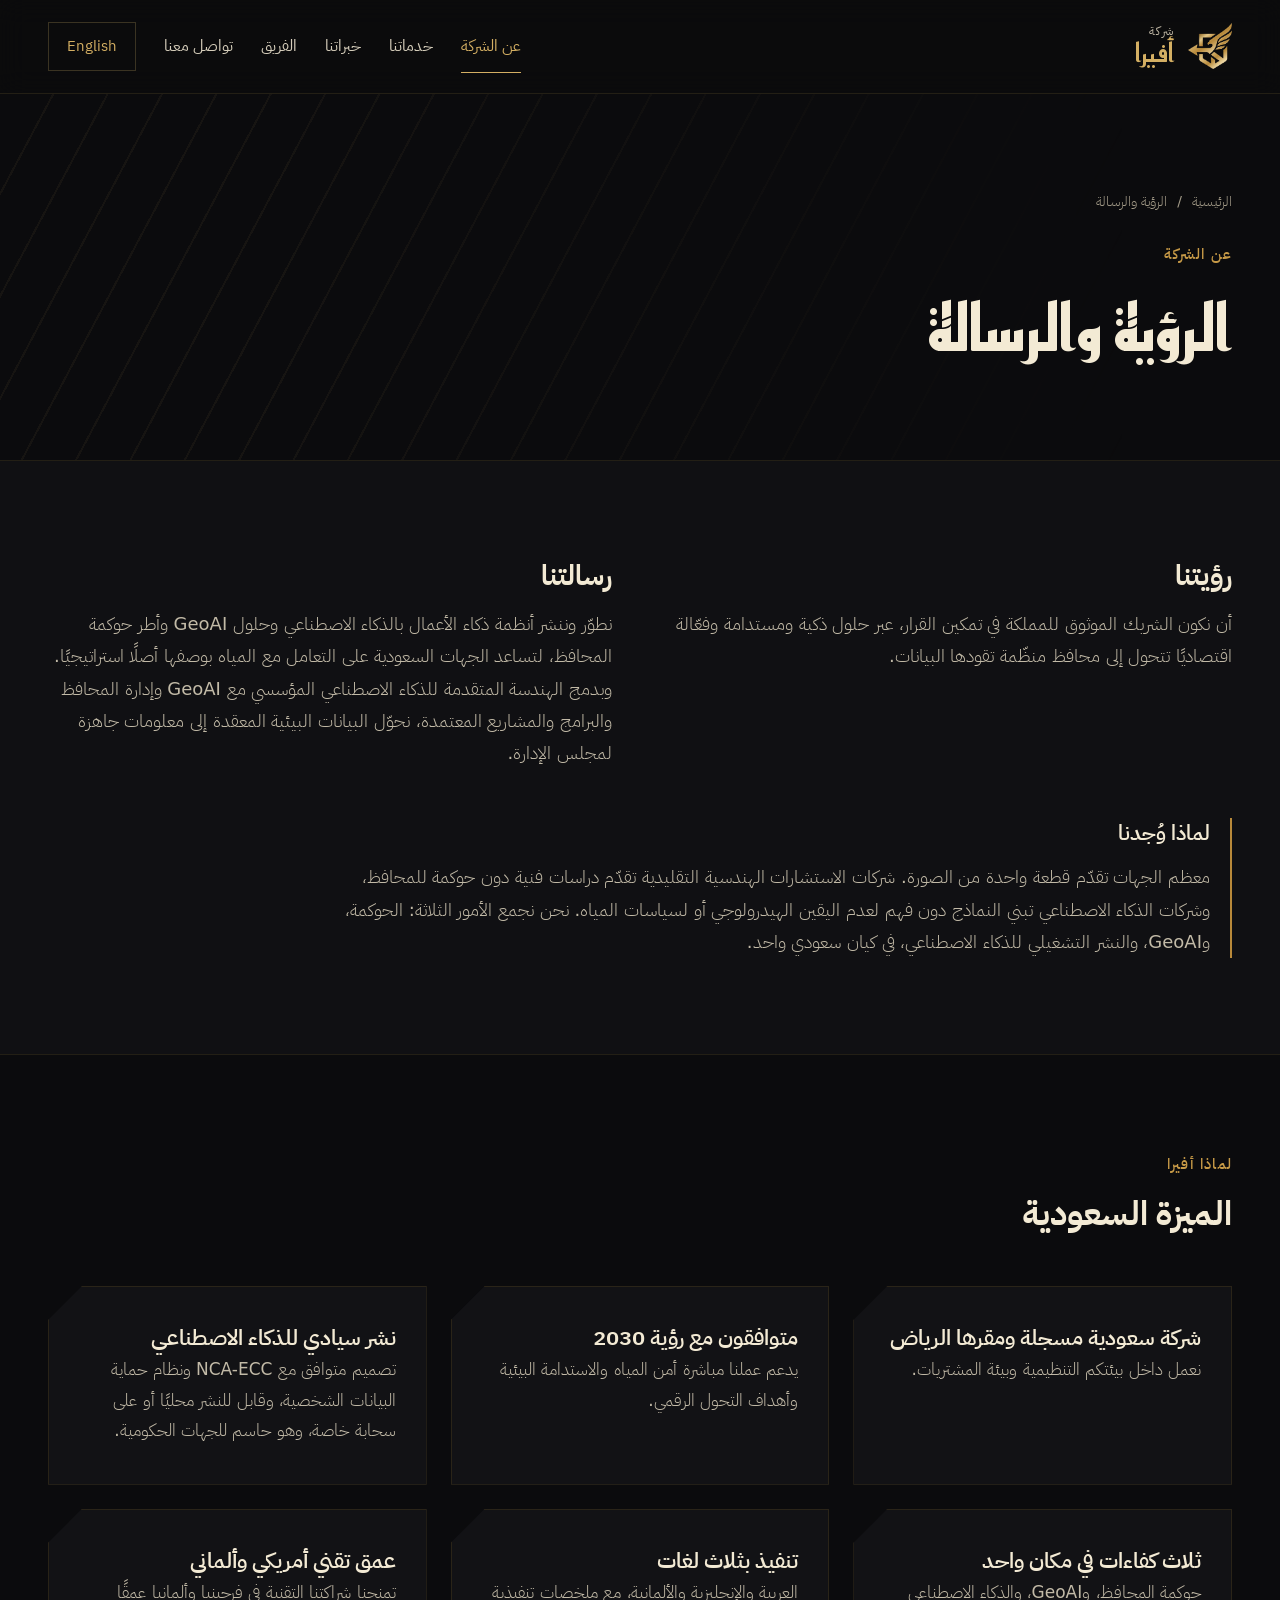
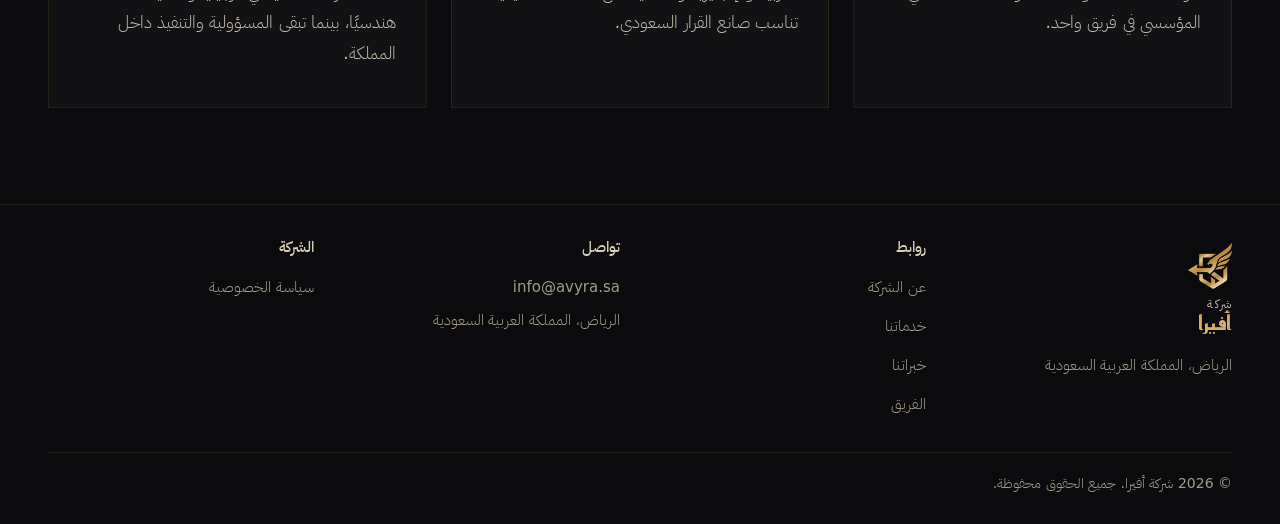
==== about/index.html @ cec7db1d "Split site into separate pages (about, services, projects, team, contact) Co-Authored-By: Claude Son" ====
<!doctype html>
<html lang="ar" dir="rtl">
<head>
<meta charset="utf-8">
<meta name="viewport" content="width=device-width, initial-scale=1">
<title>الرؤية والرسالة | شركة أفيرا</title>
<meta name="description" content="أن نكون الشريك الموثوق للمملكة في تمكين القرار، عبر حلول ذكية ومستدامة وفعّالة اقتصاديًا تتحول إلى محافظ منظّمة تقودها البيانات.">
<link rel="canonical" href="https://avyra.sa/about/">
<link rel="alternate" hreflang="ar" href="https://avyra.sa/about/">
<link rel="alternate" hreflang="en" href="https://avyra.sa/en/about/">
<link rel="alternate" hreflang="x-default" href="https://avyra.sa/about/">
<meta name="theme-color" content="#0b0b0d">
<meta property="og:type" content="website">
<meta property="og:site_name" content="شركة أفيرا">
<meta property="og:title" content="الرؤية والرسالة | شركة أفيرا">
<meta property="og:description" content="أن نكون الشريك الموثوق للمملكة في تمكين القرار، عبر حلول ذكية ومستدامة وفعّالة اقتصاديًا تتحول إلى محافظ منظّمة تقودها البيانات.">
<meta property="og:url" content="https://avyra.sa/about/">
<meta property="og:image" content="https://avyra.sa/assets/img/og-image.png">
<meta property="og:image:width" content="1200">
<meta property="og:image:height" content="630">
<meta property="og:locale" content="ar_SA">
<meta property="og:locale:alternate" content="en_US">
<meta name="twitter:card" content="summary_large_image">
<meta name="twitter:title" content="الرؤية والرسالة | شركة أفيرا">
<meta name="twitter:description" content="أن نكون الشريك الموثوق للمملكة في تمكين القرار، عبر حلول ذكية ومستدامة وفعّالة اقتصاديًا تتحول إلى محافظ منظّمة تقودها البيانات.">
<meta name="twitter:image" content="https://avyra.sa/assets/img/og-image.png">
<link rel="icon" href="/favicon.ico" sizes="any">
<link rel="icon" type="image/png" sizes="32x32" href="/assets/img/favicon-32.png">
<link rel="apple-touch-icon" href="/assets/img/apple-touch-icon.png">
<link rel="manifest" href="/site.webmanifest">
<link rel="preload" href="/assets/fonts/ibm-plex-sans-arabic-arabic-400-normal.woff2" as="font" type="font/woff2" crossorigin>
<link rel="preload" href="/assets/fonts/reem-kufi-arabic-700-normal.woff2" as="font" type="font/woff2" crossorigin>
<link rel="stylesheet" href="/assets/css/style.css?v=879d1667">
<script>document.documentElement.classList.add("js")</script>
<script type="application/ld+json">{"@context": "https://schema.org", "@type": "BreadcrumbList", "itemListElement": [{"@type": "ListItem", "position": 1, "name": "الرئيسية", "item": "https://avyra.sa/"}, {"@type": "ListItem", "position": 2, "name": "الرؤية والرسالة", "item": "https://avyra.sa/about/"}]}</script>
</head>
<body>
<a class="skip" href="#main">انتقل إلى المحتوى</a>
<header class="site">
  <a class="brand" href="/" aria-label="شركة أفيرا - الرئيسية"><img src="/assets/img/mark.png" alt="" width="46" height="48"><span class="brand-txt"><span class="brand-name">أفيرا</span><span class="brand-co">شركة</span></span></a>
  <button class="menu-btn" type="button" hidden aria-label="القائمة" aria-expanded="false" aria-controls="site-nav" data-open="القائمة" data-close="إغلاق القائمة"><span class="bars" aria-hidden="true"></span></button>
  <nav class="main" id="site-nav" aria-label="التنقل الرئيسي">
    <a href="/about/" aria-current="page">عن الشركة</a><a href="/services/">خدماتنا</a><a href="/projects/">خبراتنا</a><a href="/team/">الفريق</a><a href="/contact/">تواصل معنا</a>
    <a class="lang" href="/en/about/" hreflang="en" lang="en">English</a>
  </nav>
</header>
<main id="main">
<section class="page-hero"><div class="wrap stack g20"><nav class="crumbs" aria-label="breadcrumb"><a href="/">الرئيسية</a><span aria-hidden="true">/</span><span>الرؤية والرسالة</span></nav><p class="eyebrow">عن الشركة</p><h1>الرؤية والرسالة</h1></div></section>
<section class="alt"><div class="wrap stack g48">
  <div class="cols"><div class="stack g12"><h2 style="font-size:28px">رؤيتنا</h2><p class="muted">أن نكون الشريك الموثوق للمملكة في تمكين القرار، عبر حلول ذكية ومستدامة وفعّالة اقتصاديًا تتحول إلى محافظ منظّمة تقودها البيانات.</p></div><div class="stack g12"><h2 style="font-size:28px">رسالتنا</h2><p class="muted">نطوّر وننشر أنظمة ذكاء الأعمال بالذكاء الاصطناعي وحلول GeoAI وأطر حوكمة المحافظ، لتساعد الجهات السعودية على التعامل مع المياه بوصفها أصلًا استراتيجيًا. وبدمج الهندسة المتقدمة للذكاء الاصطناعي المؤسسي مع GeoAI وإدارة المحافظ والبرامج والمشاريع المعتمدة، نحوّل البيانات البيئية المعقدة إلى معلومات جاهزة لمجلس الإدارة.</p></div></div>
  <div class="stack g12 gap-note"><h3>لماذا وُجدنا</h3><p class="muted">معظم الجهات تقدّم قطعة واحدة من الصورة. شركات الاستشارات الهندسية التقليدية تقدّم دراسات فنية دون حوكمة للمحافظ، وشركات الذكاء الاصطناعي تبني النماذج دون فهم لعدم اليقين الهيدرولوجي أو لسياسات المياه. نحن نجمع الأمور الثلاثة: الحوكمة، وGeoAI، والنشر التشغيلي للذكاء الاصطناعي، في كيان سعودي واحد.</p></div>
</div></section>
<section><div class="wrap stack g48">
  <div class="stack g12" style="max-width:640px"><p class="eyebrow">لماذا أفيرا</p><h2>الميزة السعودية</h2></div>
  <div class="cards"><div class="card"><h3>شركة سعودية مسجلة ومقرها الرياض</h3><p>نعمل داخل بيئتكم التنظيمية وبيئة المشتريات.</p></div><div class="card"><h3>متوافقون مع رؤية 2030</h3><p>يدعم عملنا مباشرة أمن المياه والاستدامة البيئية وأهداف التحول الرقمي.</p></div><div class="card"><h3>نشر سيادي للذكاء الاصطناعي</h3><p>تصميم متوافق مع NCA-ECC ونظام حماية البيانات الشخصية، وقابل للنشر محليًا أو على سحابة خاصة، وهو حاسم للجهات الحكومية.</p></div><div class="card"><h3>ثلاث كفاءات في مكان واحد</h3><p>حوكمة المحافظ، وGeoAI، والذكاء الاصطناعي المؤسسي في فريق واحد.</p></div><div class="card"><h3>تنفيذ بثلاث لغات</h3><p>العربية والإنجليزية والألمانية، مع ملخصات تنفيذية تناسب صانع القرار السعودي.</p></div><div class="card"><h3>عمق تقني أمريكي وألماني</h3><p>تمنحنا شراكتنا التقنية في فرجينيا وألمانيا عمقًا هندسيًا، بينما تبقى المسؤولية والتنفيذ داخل المملكة.</p></div></div>
</div></section>
</main>
<footer class="site">
  <div class="wrap">
    <div class="stack g12"><a class="brand" href="/"><img src="/assets/img/mark.png" alt="" width="34" height="36" loading="lazy"><span class="brand-txt"><span class="brand-name" style="font-size:20px">أفيرا</span><span class="brand-co">شركة</span></span></a>
      <p>الرياض، المملكة العربية السعودية</p></div>
    <div><h2>روابط</h2><ul><li><a href="/about/">عن الشركة</a></li><li><a href="/services/">خدماتنا</a></li><li><a href="/projects/">خبراتنا</a></li><li><a href="/team/">الفريق</a></li></ul></div>
    <div><h2>تواصل</h2><ul><li><a href="mailto:info@avyra.sa"><bdi>info@avyra.sa</bdi></a></li><li>الرياض، المملكة العربية السعودية</li></ul></div>
    <div><h2>الشركة</h2><ul><li><a href="/privacy/">سياسة الخصوصية</a></li></ul></div>
    <p class="fine">© 2026 شركة أفيرا. جميع الحقوق محفوظة.</p>
  </div>
</footer>
<script src="/assets/js/main.js?v=3205c715" defer></script>
</body></html>
---- assets/css/style.css ----
/* Self-hosted fonts (SIL OFL). Source: Fontsource. */
@font-face{font-family:'Reem Kufi';font-style:normal;font-display:swap;font-weight:600;src:url('/assets/fonts/reem-kufi-arabic-600-normal.woff2') format('woff2');unicode-range:U+0600-06FF,U+200C-200E,U+2010-2011,U+204F,U+2E41,U+FB50-FDFF,U+FE70-FEFF}
@font-face{font-family:'Reem Kufi';font-style:normal;font-display:swap;font-weight:700;src:url('/assets/fonts/reem-kufi-arabic-700-normal.woff2') format('woff2');unicode-range:U+0600-06FF,U+200C-200E,U+2010-2011,U+204F,U+2E41,U+FB50-FDFF,U+FE70-FEFF}
@font-face{font-family:'Reem Kufi';font-style:normal;font-display:swap;font-weight:600;src:url('/assets/fonts/reem-kufi-latin-600-normal.woff2') format('woff2');unicode-range:U+0000-00FF,U+0131,U+0152-0153,U+02BB-02BC,U+02C6,U+02DA,U+02DC,U+2000-206F,U+20AC,U+2122,U+2191,U+2193,U+2212,U+2215,U+FEFF,U+FFFD}
@font-face{font-family:'Reem Kufi';font-style:normal;font-display:swap;font-weight:700;src:url('/assets/fonts/reem-kufi-latin-700-normal.woff2') format('woff2');unicode-range:U+0000-00FF,U+0131,U+0152-0153,U+02BB-02BC,U+02C6,U+02DA,U+02DC,U+2000-206F,U+20AC,U+2122,U+2191,U+2193,U+2212,U+2215,U+FEFF,U+FFFD}
@font-face{font-family:'IBM Plex Sans Arabic';font-style:normal;font-display:swap;font-weight:300;src:url('/assets/fonts/ibm-plex-sans-arabic-arabic-300-normal.woff2') format('woff2');unicode-range:U+0600-06FF,U+200C-200E,U+2010-2011,U+204F,U+2E41,U+FB50-FDFF,U+FE70-FEFF}
@font-face{font-family:'IBM Plex Sans Arabic';font-style:normal;font-display:swap;font-weight:400;src:url('/assets/fonts/ibm-plex-sans-arabic-arabic-400-normal.woff2') format('woff2');unicode-range:U+0600-06FF,U+200C-200E,U+2010-2011,U+204F,U+2E41,U+FB50-FDFF,U+FE70-FEFF}
@font-face{font-family:'IBM Plex Sans Arabic';font-style:normal;font-display:swap;font-weight:500;src:url('/assets/fonts/ibm-plex-sans-arabic-arabic-500-normal.woff2') format('woff2');unicode-range:U+0600-06FF,U+200C-200E,U+2010-2011,U+204F,U+2E41,U+FB50-FDFF,U+FE70-FEFF}
@font-face{font-family:'IBM Plex Sans Arabic';font-style:normal;font-display:swap;font-weight:600;src:url('/assets/fonts/ibm-plex-sans-arabic-arabic-600-normal.woff2') format('woff2');unicode-range:U+0600-06FF,U+200C-200E,U+2010-2011,U+204F,U+2E41,U+FB50-FDFF,U+FE70-FEFF}
@font-face{font-family:'IBM Plex Sans Arabic';font-style:normal;font-display:swap;font-weight:700;src:url('/assets/fonts/ibm-plex-sans-arabic-arabic-700-normal.woff2') format('woff2');unicode-range:U+0600-06FF,U+200C-200E,U+2010-2011,U+204F,U+2E41,U+FB50-FDFF,U+FE70-FEFF}
@font-face{font-family:'IBM Plex Sans Arabic';font-style:normal;font-display:swap;font-weight:400;src:url('/assets/fonts/ibm-plex-sans-arabic-latin-400-normal.woff2') format('woff2');unicode-range:U+0000-00FF,U+0131,U+0152-0153,U+02BB-02BC,U+02C6,U+02DA,U+02DC,U+2000-206F,U+20AC,U+2122,U+2191,U+2193,U+2212,U+2215,U+FEFF,U+FFFD}
@font-face{font-family:'IBM Plex Sans Arabic';font-style:normal;font-display:swap;font-weight:500;src:url('/assets/fonts/ibm-plex-sans-arabic-latin-500-normal.woff2') format('woff2');unicode-range:U+0000-00FF,U+0131,U+0152-0153,U+02BB-02BC,U+02C6,U+02DA,U+02DC,U+2000-206F,U+20AC,U+2122,U+2191,U+2193,U+2212,U+2215,U+FEFF,U+FFFD}
@font-face{font-family:'IBM Plex Sans Arabic';font-style:normal;font-display:swap;font-weight:600;src:url('/assets/fonts/ibm-plex-sans-arabic-latin-600-normal.woff2') format('woff2');unicode-range:U+0000-00FF,U+0131,U+0152-0153,U+02BB-02BC,U+02C6,U+02DA,U+02DC,U+2000-206F,U+20AC,U+2122,U+2191,U+2193,U+2212,U+2215,U+FEFF,U+FFFD}
@font-face{font-family:'IBM Plex Sans Arabic';font-style:normal;font-display:swap;font-weight:700;src:url('/assets/fonts/ibm-plex-sans-arabic-latin-700-normal.woff2') format('woff2');unicode-range:U+0000-00FF,U+0131,U+0152-0153,U+02BB-02BC,U+02C6,U+02DA,U+02DC,U+2000-206F,U+20AC,U+2122,U+2191,U+2193,U+2212,U+2215,U+FEFF,U+FFFD}
@font-face{font-family:'IBM Plex Sans';font-style:normal;font-display:swap;font-weight:300;src:url('/assets/fonts/ibm-plex-sans-latin-300-normal.woff2') format('woff2');unicode-range:U+0000-00FF,U+0131,U+0152-0153,U+02BB-02BC,U+02C6,U+02DA,U+02DC,U+2000-206F,U+20AC,U+2122,U+2191,U+2193,U+2212,U+2215,U+FEFF,U+FFFD}
@font-face{font-family:'IBM Plex Sans';font-style:normal;font-display:swap;font-weight:400;src:url('/assets/fonts/ibm-plex-sans-latin-400-normal.woff2') format('woff2');unicode-range:U+0000-00FF,U+0131,U+0152-0153,U+02BB-02BC,U+02C6,U+02DA,U+02DC,U+2000-206F,U+20AC,U+2122,U+2191,U+2193,U+2212,U+2215,U+FEFF,U+FFFD}
@font-face{font-family:'IBM Plex Sans';font-style:normal;font-display:swap;font-weight:500;src:url('/assets/fonts/ibm-plex-sans-latin-500-normal.woff2') format('woff2');unicode-range:U+0000-00FF,U+0131,U+0152-0153,U+02BB-02BC,U+02C6,U+02DA,U+02DC,U+2000-206F,U+20AC,U+2122,U+2191,U+2193,U+2212,U+2215,U+FEFF,U+FFFD}
@font-face{font-family:'IBM Plex Sans';font-style:normal;font-display:swap;font-weight:600;src:url('/assets/fonts/ibm-plex-sans-latin-600-normal.woff2') format('woff2');unicode-range:U+0000-00FF,U+0131,U+0152-0153,U+02BB-02BC,U+02C6,U+02DA,U+02DC,U+2000-206F,U+20AC,U+2122,U+2191,U+2193,U+2212,U+2215,U+FEFF,U+FFFD}
@font-face{font-family:'IBM Plex Sans';font-style:normal;font-display:swap;font-weight:700;src:url('/assets/fonts/ibm-plex-sans-latin-700-normal.woff2') format('woff2');unicode-range:U+0000-00FF,U+0131,U+0152-0153,U+02BB-02BC,U+02C6,U+02DA,U+02DC,U+2000-206F,U+20AC,U+2122,U+2191,U+2193,U+2212,U+2215,U+FEFF,U+FFFD}
/* Sahm Alkarar Company — shared styles. Direction-aware via logical properties (RTL/LTR). */
:root{
  --ink:#0b0b0d; --ink-2:#101013; --card:#121215; --line:#231f15; --line-2:#2a2418; --line-3:#3a3322;
  --gold:#d4af63; --gold-hi:#e6c98a; --gold-deep:#b8893a;
  --text:#efe9dc; --head:#f3ead4; --muted:#c2baa7; --soft:#d8cfba; --dim:#a39b88;
  --gutter:clamp(20px,4vw,48px); --max:1240px;
}
*,*::before,*::after{box-sizing:border-box}
html{scroll-behavior:smooth;-webkit-text-size-adjust:100%}
body{margin:0;background:var(--ink);color:var(--text);font-weight:300;font-size:18px;line-height:1.8;overflow-x:hidden}
html[lang="ar"] body{font-family:'IBM Plex Sans Arabic',system-ui,'Segoe UI',Tahoma,sans-serif}
html[lang="en"] body{font-family:'IBM Plex Sans',system-ui,'Segoe UI',sans-serif;line-height:1.7}
h1,h2,h3{margin:0;color:var(--head);text-wrap:balance}
html[lang="ar"] h1,html[lang="ar"] .brand-name{font-family:'Reem Kufi',sans-serif}
html[lang="ar"] h2,html[lang="ar"] h3{font-family:'IBM Plex Sans Arabic',system-ui,'Segoe UI',Tahoma,sans-serif}
html[lang="en"] h1,html[lang="en"] h2,html[lang="en"] h3,html[lang="en"] .brand-name{font-family:'IBM Plex Sans',system-ui,'Segoe UI',sans-serif}
p{margin:0}
a{color:inherit;text-decoration:none}
img{max-width:100%;height:auto}
:focus-visible{outline:2px solid var(--gold);outline-offset:3px}
.skip{position:absolute;inset-inline-start:16px;top:-60px;background:var(--gold);color:var(--ink);padding:10px 18px;z-index:100;font-weight:500}
.skip:focus{top:12px}

/* layout */
.wrap{max-width:var(--max);margin-inline:auto}
section,.band{padding:clamp(64px,9vw,96px) var(--gutter)}
.alt{background:var(--ink-2);border-block:1px solid var(--line)}
.eyebrow{font-size:14px;font-weight:500;color:#c79a47;letter-spacing:.14em;text-transform:uppercase}
html[lang="ar"] .eyebrow{letter-spacing:.08em;font-size:15px;text-transform:none}
.stack{display:flex;flex-direction:column}
.g12{gap:12px}.g16{gap:16px}.g20{gap:20px}.g28{gap:28px}.g48{gap:48px}
.cols{display:grid;grid-template-columns:repeat(auto-fit,minmax(min(100%,340px),1fr));gap:56px;align-items:start}
.cards{display:grid;grid-template-columns:repeat(auto-fit,minmax(min(100%,300px),1fr));gap:24px}
h2{font-weight:600;font-size:clamp(30px,4vw,46px);line-height:1.3}
html[lang="ar"] h1{word-spacing:.04em}
html[lang="ar"] h2{font-weight:700;font-size:clamp(26px,4.4vw,34px);line-height:1.4}
html[lang="ar"] h3{font-weight:600;line-height:1.5}
html[lang="en"] h2{font-size:clamp(28px,3.6vw,38px);line-height:1.25}
.lead{font-size:20px;color:var(--muted);max-width:56ch}
.muted{color:var(--muted)}

/* header */
header.site{display:flex;flex-wrap:wrap;align-items:center;justify-content:space-between;gap:14px 32px;padding:20px var(--gutter);border-bottom:1px solid var(--line);background:var(--ink);position:relative;z-index:5}
.brand{display:flex;align-items:center;gap:14px}
.brand img{height:46px;width:auto}
.brand-name{font-weight:600;font-size:26px;color:var(--gold)}
html[lang="en"] .brand-name{font-size:19px;letter-spacing:.2em;text-transform:uppercase}
nav.main{display:flex;flex-wrap:wrap;align-items:center;gap:6px 28px;font-size:16px;font-weight:400}
nav.main a{color:#d6cebb;padding:12px 0}
nav.main a:hover,nav.main a[aria-current="page"]{color:var(--gold)}
nav.main a.lang{border:1px solid var(--line-3);padding:10px 18px;color:var(--gold);font-size:15px}
nav.main a.lang:hover{border-color:var(--gold)}

/* buttons */
.btn{display:inline-block;padding:14px 32px;font-weight:500;font-size:17px;border:1px solid var(--line-3);color:var(--text);transition:border-color .2s,color .2s,background .2s}
.btn:hover{border-color:var(--gold);color:var(--gold)}
.btn.gold{background:var(--gold);border-color:var(--gold);color:var(--ink);clip-path:polygon(0 0,calc(100% - 14px) 0,100% 14px,100% 100%,0 100%)}
html[dir="rtl"] .btn.gold{clip-path:polygon(14px 0,100% 0,100% 100%,0 100%,0 14px)}
.btn.gold:hover{background:var(--gold-hi);color:var(--ink)}
.btns{display:flex;flex-wrap:wrap;gap:16px}

/* hero */
.hero{position:relative;padding-block:clamp(64px,9vw,104px)}
.hero::before{content:"";position:absolute;inset:0;background:repeating-linear-gradient(118deg,transparent 0 46px,rgba(212,175,99,.07) 46px 48px);-webkit-mask-image:linear-gradient(to left,transparent 5%,#000 70%);mask-image:linear-gradient(to left,transparent 5%,#000 70%)}
html[dir="ltr"] .hero::before{background:repeating-linear-gradient(62deg,transparent 0 46px,rgba(212,175,99,.07) 46px 48px);-webkit-mask-image:linear-gradient(to right,transparent 5%,#000 70%);mask-image:linear-gradient(to right,transparent 5%,#000 70%)}
.hero .wrap{position:relative}
.hero h1{font-weight:700;font-size:clamp(40px,6vw,76px);line-height:1.15}
html[lang="ar"] .hero h1{line-height:1.3}
html[lang="en"] .hero h1{font-size:clamp(36px,5vw,64px);line-height:1.1}
.hero-art{display:flex;justify-content:center;align-items:center;min-height:320px;background:radial-gradient(closest-side,rgba(212,175,99,.16),transparent)}
.hero-art img{width:min(100%,440px)}
.page-hero{position:relative;padding-block:clamp(56px,8vw,88px)}
.page-hero::before{content:"";position:absolute;inset:0;background:repeating-linear-gradient(118deg,transparent 0 46px,rgba(212,175,99,.06) 46px 48px);-webkit-mask-image:linear-gradient(to left,transparent 10%,#000 80%);mask-image:linear-gradient(to left,transparent 10%,#000 80%)}
html[dir="ltr"] .page-hero::before{background:repeating-linear-gradient(62deg,transparent 0 46px,rgba(212,175,99,.06) 46px 48px);-webkit-mask-image:linear-gradient(to right,transparent 10%,#000 80%);mask-image:linear-gradient(to right,transparent 10%,#000 80%)}
.page-hero .wrap{position:relative}
.page-hero h1{font-weight:700;font-size:clamp(40px,5.5vw,64px);line-height:1.15}
html[lang="ar"] .page-hero h1{line-height:1.3}
.crumbs{font-size:14px;color:var(--dim);display:flex;flex-wrap:wrap;align-items:center;gap:0 10px}
.crumbs>*{padding:10px 0;line-height:1.4;display:inline-block}
.crumbs a:hover{color:var(--gold)}
.icon{width:52px;height:52px;fill:none;stroke:var(--gold);stroke-width:2;stroke-linecap:square}

/* cards */
.card{background:var(--card);border:1px solid var(--line-2);padding:34px 30px 38px;clip-path:polygon(0 0,calc(100% - 34px) 0,100% 34px,100% 100%,0 100%)}
html[dir="rtl"] .card{clip-path:polygon(34px 0,100% 0,100% 100%,0 100%,0 34px)}
.card h3{font-weight:600;font-size:28px}
html[lang="ar"] .card h3{font-size:22px}
.card p{color:var(--muted);font-size:17px}
.card.link{display:flex;flex-direction:column;gap:16px;transition:border-color .2s,background .2s}
.card.link:hover{border-color:var(--gold-deep);background:#15151a}
.card ul,.list{list-style:none;margin:0;padding:0;display:flex;flex-direction:column;gap:8px;font-size:16px;color:var(--soft)}
.card ul{border-top:1px solid var(--line);padding-top:18px}
.more{margin-top:auto;color:var(--gold);font-weight:500;font-size:16px}
.principle{padding:22px 0;border-bottom:1px solid var(--line)}
.principle:last-child{border-bottom:0}
.principle h3{font-size:24px;color:var(--gold);font-weight:600}
html[lang="ar"] .principle h3{font-size:22px}
.principle p{color:var(--muted);font-size:17px}
.rows>div{display:flex;flex-wrap:wrap;justify-content:space-between;gap:6px 24px;padding:18px 0;border-bottom:1px solid var(--line)}
.rows>div:last-child{border-bottom:0}
.rows dt{color:var(--dim);font-size:15px}
.rows dd{margin:0;font-size:17px;color:var(--text)}
dl.rows{margin:0}
.rows a:hover{color:var(--gold)}
bdi,.ltr{unicode-bidi:isolate;direction:ltr}

/* feature (previous work) */
.work{display:grid;grid-template-columns:repeat(auto-fit,minmax(min(100%,340px),1fr));gap:0;border:1px solid var(--line-2);background:var(--card)}
.work .info{padding:clamp(28px,4vw,48px);display:flex;flex-direction:column;gap:18px}
.work .shot{background:radial-gradient(closest-side,rgba(212,175,99,.12),transparent),var(--ink-2);min-height:300px;display:flex;align-items:center;justify-content:center;padding:32px;border-inline-start:1px solid var(--line-2)}
.tag{display:inline-block;align-self:flex-start;border:1px solid var(--line-3);color:var(--gold);padding:4px 14px;font-size:14px;font-weight:500}
.feat{display:grid;grid-template-columns:repeat(auto-fit,minmax(min(100%,220px),1fr));gap:16px 28px;padding-top:6px}
.feat div{border-top:1px solid var(--line-2);padding-top:12px}
.feat strong{display:block;color:var(--gold);font-weight:500;font-size:17px}
.feat span{color:var(--muted);font-size:16px}
.mock{width:100%;max-width:360px;border:1px solid var(--line-3);background:#0e0e11}
.mock i{display:block;height:10px;background:var(--line-2);margin:10px}
.mock .bar{display:flex;gap:6px;padding:10px;border-bottom:1px solid var(--line-3)}
.mock .bar b{width:9px;height:9px;border-radius:50%;background:var(--line-3)}

/* cta + footer */
.cta{text-align:start}
.cta .wrap{display:flex;flex-wrap:wrap;align-items:center;justify-content:space-between;gap:28px 48px}
footer.site{padding:32px var(--gutter) 28px;border-top:1px solid var(--line);font-size:15px;color:var(--dim)}
footer.site .wrap{display:grid;grid-template-columns:repeat(auto-fit,minmax(min(100%,220px),1fr));gap:28px 40px}
footer.site h2{font-size:15px;font-weight:500;color:var(--soft);margin-bottom:10px;font-family:inherit}
footer.site a{display:inline-block;padding:6px 0}
footer.site a:hover{color:var(--gold)}
footer.site ul{list-style:none;margin:0;padding:0;display:flex;flex-direction:column;gap:0}
.fine{grid-column:1/-1;border-top:1px solid var(--line);padding-top:18px;font-size:14px}
.prose{max-width:70ch}
.prose h2{font-size:28px;margin-top:28px}
html[lang="ar"] .prose h2{font-size:24px}
.prose p,.prose li{color:var(--muted)}
@media (prefers-reduced-motion:reduce){*{transition:none!important;scroll-behavior:auto!important}}

/* ---------- motion & polish ---------- */
header.site{position:sticky;top:0;background:rgba(11,11,13,.82);-webkit-backdrop-filter:blur(14px);backdrop-filter:blur(14px);transition:border-color .3s,box-shadow .3s}
header.site.scrolled{border-bottom-color:var(--line-2);box-shadow:0 10px 30px rgba(0,0,0,.35)}
[id]{scroll-margin-top:84px}
nav.main a:not(.lang){position:relative}
nav.main a:not(.lang)::after{content:"";position:absolute;inset-inline:0;bottom:0;height:1px;background:var(--gold);transform:scaleX(0);transform-origin:center;transition:transform .3s}
nav.main a:not(.lang):hover::after,nav.main a[aria-current="page"]::after{transform:scaleX(1)}

/* hero: the feather lines drift slowly; the logo floats */
@keyframes drift{from{background-position:0 0}to{background-position:96px 0}}
@keyframes floaty{0%,100%{transform:translateY(0)}50%{transform:translateY(-10px)}}
@keyframes glow{0%,100%{opacity:.75}50%{opacity:1}}
.hero::before,.page-hero::before{animation:drift 40s linear infinite}
.hero-art{position:relative}
.hero-art img{animation:floaty 9s ease-in-out infinite}
.hero-art::after{content:"";position:absolute;inset:12%;background:radial-gradient(closest-side,rgba(212,175,99,.18),transparent);animation:glow 9s ease-in-out infinite;z-index:-1}

/* reveal on scroll (only when JS is running and motion is allowed) */
.js .rv{opacity:0;transform:translateY(18px);transition:opacity .55s cubic-bezier(.2,.7,.2,1) var(--d,0ms),transform .55s cubic-bezier(.2,.7,.2,1) var(--d,0ms)}
.js .rv.in{opacity:1;transform:none}
.js .hero-art.rv{transform:scale(.96)}
.js .hero-art.rv.in{transform:none}

/* cards: gold edge sweeps in on hover */
.card{position:relative;overflow:hidden;transition:transform .35s cubic-bezier(.2,.7,.2,1),border-color .3s,background .3s}
.card::before{content:"";position:absolute;inset-inline:0;top:0;height:2px;background:linear-gradient(90deg,transparent,var(--gold),transparent);transform:scaleX(0);transition:transform .5s cubic-bezier(.2,.7,.2,1)}
.card:hover{transform:translateY(-4px);border-color:var(--gold-deep)}
.card:hover::before{transform:scaleX(1)}
.card.link .more{transition:letter-spacing .3s,color .3s}
.card.link:hover .more{color:var(--gold-hi)}
.btn{position:relative}
.btn.gold:hover{transform:translateY(-1px)}
.principle h3{transition:padding .3s}
.principle:hover h3{padding-inline-start:10px}
.work{transition:border-color .3s}
.work:hover{border-color:var(--gold-deep)}
@media print{.js .rv{opacity:1!important;transform:none!important}}
@media (prefers-reduced-motion:reduce){
  .hero::before,.page-hero::before,.hero-art img,.hero-art::after{animation:none!important}
  .js .rv{opacity:1!important;transform:none!important}
  .card:hover{transform:none}
}

/* screenshots in the previous-work block: info on top, two framed screens below */
.work{grid-template-columns:1fr}
.work .info{display:grid;grid-template-columns:repeat(auto-fit,minmax(min(100%,320px),1fr));gap:28px 56px;align-items:start}
.work .info .head{display:flex;flex-direction:column;gap:18px}
.work .info .feat{grid-template-columns:1fr;align-self:start;padding-top:0}
.work .shot{display:block;min-height:0;padding:clamp(20px,3vw,40px);border-inline-start:0;border-top:1px solid var(--line-2)}
.shots{display:grid;grid-template-columns:repeat(auto-fit,minmax(min(100%,420px),1fr));gap:clamp(20px,3vw,36px);margin:0;padding:0;list-style:none}
.work figure{margin:0;display:flex;flex-direction:column;gap:12px;min-width:0}
.win{display:block;border:1px solid var(--line-3);background:#0e0e11;box-shadow:0 24px 50px rgba(0,0,0,.55),0 0 0 1px rgba(212,175,99,.06);transition:border-color .3s,transform .35s cubic-bezier(.2,.7,.2,1)}
.win:hover{border-color:var(--gold-deep);transform:translateY(-3px)}
.win .bar{display:flex;gap:7px;padding:10px 14px;border-bottom:1px solid var(--line-3);background:#15151a}
.win .bar b{width:9px;height:9px;border-radius:50%;background:var(--line-3)}
.win img{display:block;width:100%;height:auto}
.work figcaption{font-size:14px;color:var(--soft)}
.shot-note{margin-top:clamp(16px,2vw,24px);font-size:14px;color:var(--dim)}

/* ---------- mobile menu ---------- */
.menu-btn{display:none;background:none;border:1px solid var(--line-3);color:var(--gold);width:46px;height:46px;cursor:pointer;align-items:center;justify-content:center;padding:0}
.menu-btn .bars,.menu-btn .bars::before,.menu-btn .bars::after{display:block;width:20px;height:2px;background:currentColor;position:relative;transition:transform .25s,background .25s}
.menu-btn .bars::before,.menu-btn .bars::after{content:"";position:absolute;inset-inline-start:0}
.menu-btn .bars::before{top:-6px}.menu-btn .bars::after{top:6px}
.menu-btn[aria-expanded="true"] .bars{background:transparent}
.menu-btn[aria-expanded="true"] .bars::before{transform:translateY(6px) rotate(45deg)}
.menu-btn[aria-expanded="true"] .bars::after{transform:translateY(-6px) rotate(-45deg)}
.sr{position:absolute;width:1px;height:1px;overflow:hidden;clip:rect(0 0 0 0);white-space:nowrap}
@media (max-width:860px){
  .js .menu-btn{display:inline-flex}
  .js header.site{flex-wrap:wrap}
  .js nav.main{display:none;flex-basis:100%;flex-direction:column;align-items:stretch;gap:0;border-top:1px solid var(--line);margin-top:6px}
  .js nav.main.open{display:flex}
  .js nav.main a{padding:14px 2px;border-bottom:1px solid var(--line);font-size:18px}
  .js nav.main a::after{display:none}
  .js nav.main a.lang{margin-top:14px;text-align:center;border:1px solid var(--line-3)}
  .brand-name{font-size:22px}
}

/* ---------- how we work / faq ---------- */
.steps{list-style:none;margin:0;padding:0;display:grid;grid-template-columns:repeat(auto-fit,minmax(min(100%,240px),1fr));gap:28px}
.steps li{display:flex;flex-direction:column;gap:14px;border-top:1px solid var(--line-3);padding-top:18px}
.steps .n{font-family:'IBM Plex Sans',system-ui,'Segoe UI',sans-serif;color:var(--gold);font-size:15px;font-weight:600;letter-spacing:.1em}
.steps h3{font-size:22px;font-weight:600}
html[lang="ar"] .steps h3{font-size:20px}
.steps p{color:var(--muted);font-size:16px}
.faq details{border-bottom:1px solid var(--line);padding:6px 0}
.faq summary{cursor:pointer;list-style:none;padding:18px 0;min-height:44px;font-size:19px;color:var(--head);display:flex;justify-content:space-between;gap:20px;align-items:center}
.faq summary::-webkit-details-marker{display:none}
.faq summary::after{content:"+";color:var(--gold);font-size:26px;line-height:1;transition:transform .25s;flex:none}
.faq details[open] summary::after{transform:rotate(45deg)}
.faq details p{color:var(--muted);padding:0 0 18px;max-width:60ch}

/* ---------- contact form ---------- */
.form{position:relative;background:var(--card);border:1px solid var(--line-2);padding:clamp(24px,3.5vw,40px);display:flex;flex-direction:column;gap:22px}
.form h3{font-size:26px;font-weight:600}
html[lang="ar"] .form h3{font-size:22px}
.form .fields{display:grid;grid-template-columns:repeat(auto-fit,minmax(min(100%,230px),1fr));gap:18px}
.form .full{grid-column:1/-1}
.form label{display:flex;flex-direction:column;gap:8px;font-size:15px;color:var(--soft);font-weight:400}
.form input[type=text],.form input[type=email],.form input[type=tel],.form select,.form textarea{font:inherit;font-size:17px;color:var(--text);background:var(--ink);border:1px solid var(--line-3);padding:13px 14px;min-height:48px;width:100%;border-radius:0;transition:border-color .2s}
.form textarea{resize:vertical;min-height:130px}
.form input:focus,.form select:focus,.form textarea:focus{outline:none;border-color:var(--gold)}
.form [aria-invalid="true"]{border-color:#c0614f}
.form select{appearance:none;background-image:url("data:image/svg+xml;utf8,<svg xmlns='http://www.w3.org/2000/svg' width='12' height='8' viewBox='0 0 12 8'><path d='M1 1.5l5 5 5-5' fill='none' stroke='%23d4af63' stroke-width='1.6'/></svg>");background-repeat:no-repeat;background-position:right 16px center;background-size:12px 8px;padding-inline-end:42px}
html[dir="rtl"] .form select{background-position:left 16px center}
.form .consent{flex-direction:row;align-items:flex-start;gap:12px;font-size:14px;color:var(--muted)}
.form .consent input{margin-top:4px;accent-color:var(--gold);flex:none;width:22px;height:22px}
.form .consent a{color:var(--gold);padding:10px 0;text-decoration:underline;text-underline-offset:3px}
.form .actions{display:flex;flex-wrap:wrap;align-items:center;gap:14px 20px}
.form button.btn{cursor:pointer;font-family:inherit}
.form button[disabled]{opacity:.6;cursor:wait}
.form .note{font-size:14px;color:var(--dim)}
.form .status{min-height:1.4em;font-size:15px}
.form .status.ok{color:var(--gold)}
.form .status.bad{color:#e0907f}
.form{position:relative}.hp{position:absolute;inset:auto;width:1px;height:1px;opacity:0;pointer-events:none;overflow:hidden;clip-path:inset(50%)}
.hp{inset-inline-start:0;top:0;margin:0;padding:0;border:0}

/* screenshot pop-up */
.lb{border:1px solid var(--line-3);background:#0b0b0d;padding:clamp(10px,2vw,18px);max-width:min(96vw,1320px);width:max-content;max-height:94vh;color:var(--text);box-shadow:0 30px 80px rgba(0,0,0,.7);overflow:visible}
.lb::backdrop{background:rgba(5,5,7,.88);-webkit-backdrop-filter:blur(6px);backdrop-filter:blur(6px)}
.lb img{display:block;max-width:100%;max-height:calc(94vh - 40px);width:auto;height:auto;margin:0 auto}
.lb-x{position:absolute;top:-18px;inset-inline-end:-18px;width:44px;height:44px;border:1px solid var(--gold);background:var(--ink);color:var(--gold);font-size:28px;line-height:1;cursor:pointer;display:flex;align-items:center;justify-content:center;padding:0}
.lb-x:hover{background:var(--gold);color:var(--ink)}
@media (max-width:560px){.lb-x{top:-14px;inset-inline-end:-6px}}
html:has(dialog[open]){overflow:hidden}

/* Istiqdam360 product banner */
.prod{display:flex;flex-wrap:wrap;align-items:center;justify-content:space-between;gap:20px 40px;background:#1b2a4a;padding:clamp(20px,3vw,36px);border-bottom:1px solid var(--line-2)}
.prod img{width:min(100%,420px);height:auto;display:block}
.prod-side{display:flex;flex-direction:column;align-items:flex-start;gap:16px;max-width:360px}
.prod-side p{margin:0;color:#e9edf5;font-size:18px;line-height:1.7}
.prod-side .tag{border-color:#b8963e;color:#e8cf8a}
#product .work .prod{border-bottom:0}

/* division logo in page hero */
.div-logo{display:flex;justify-content:center}
.div-logo img{width:min(100%,400px);height:auto;-webkit-mask-image:radial-gradient(closest-side,#000 72%,transparent 100%);mask-image:radial-gradient(closest-side,#000 72%,transparent 100%)}

/* ---------- v2: brand lockup, sheen, type moments, story, founder, proof, divisions, WhatsApp ---------- */
.brand-txt{display:flex;flex-direction:column;line-height:1.1}
.brand-co{font-size:12px;letter-spacing:.42em;color:var(--muted);text-transform:uppercase;font-weight:400;margin-top:3px}
html[lang="ar"] .brand-co{letter-spacing:.1em;font-size:12px;order:-1;margin:0 0 1px}

/* emblem: brushed-metal sheen passes over the logo */
.hero-art img{animation:none}
.emb{position:relative;width:min(100%,440px);animation:floaty 9s ease-in-out infinite}
.emb img{display:block;width:100%;height:auto}
.sheen{position:absolute;inset:0;-webkit-mask:var(--m) center/contain no-repeat;mask:var(--m) center/contain no-repeat;background:linear-gradient(105deg,transparent 38%,rgba(255,244,214,.7) 50%,transparent 62%) 160% 0/260% 100% no-repeat;animation:sheen 7s ease-in-out 1.2s infinite;pointer-events:none;mix-blend-mode:soft-light}
@keyframes sheen{0%{background-position:160% 0}45%,100%{background-position:-60% 0}}

/* big gold type moment */
.band-t{padding:clamp(28px,5vw,52px) var(--gutter);border-block:1px solid var(--line);background:linear-gradient(180deg,#0d0d10,var(--ink))}
.band-t .wrap{display:flex;flex-wrap:wrap;align-items:center;justify-content:center;gap:6px clamp(18px,4vw,56px)}
.band-t b{font-weight:700;font-size:clamp(34px,7.5vw,92px);line-height:1.15;color:transparent;-webkit-text-stroke:1px var(--gold-deep);background:linear-gradient(180deg,var(--gold-hi),var(--gold-deep));-webkit-background-clip:text;background-clip:text;opacity:.92}
html[lang="ar"] .band-t b{font-family:'Reem Kufi',sans-serif;-webkit-text-stroke:0;color:transparent}
html[lang="en"] .band-t b{font-family:'IBM Plex Sans',system-ui,'Segoe UI',sans-serif;font-size:clamp(26px,5.6vw,68px);letter-spacing:.02em}
.band-t .dot{width:10px;height:10px;background:var(--gold);transform:rotate(45deg);flex:none}

/* name story */
.story{background:radial-gradient(60% 70% at 25% 50%,rgba(212,175,99,.08),transparent)}
.mark-big{display:flex;justify-content:center}
.emb2{position:relative;width:min(100%,400px)}
.emb2 img{display:block;width:100%;height:auto;filter:drop-shadow(0 30px 40px rgba(0,0,0,.6))}
.pt{position:absolute;width:14px;height:14px;margin:-7px;border-radius:50%;background:var(--ink);border:2px solid var(--gold-hi);box-shadow:0 0 0 6px rgba(212,175,99,.2)}
.story-list{list-style:none;margin:0;padding:0;display:flex;flex-direction:column}
.story-list li{display:grid;grid-template-columns:auto 1fr;column-gap:20px;padding:20px 0;border-bottom:1px solid var(--line)}
.story-list li:last-child{border-bottom:0}
.story-list .n{grid-row:span 2;font-family:'IBM Plex Sans',system-ui,'Segoe UI',sans-serif;font-size:34px;font-weight:300;color:var(--gold-deep);line-height:1}
.story-list h3{font-size:24px;color:var(--gold)}
html[lang="ar"] .story-list h3{font-size:22px}
.story-list p{color:var(--muted)}

/* founder */
.founder{display:grid;grid-template-columns:minmax(0,380px) 1fr;gap:clamp(28px,5vw,72px);align-items:center}
@media (max-width:760px){.founder{grid-template-columns:1fr}.founder .ph{max-width:340px}}
.ph{margin:0;position:relative;padding:12px;border:1px solid var(--line-3);background:var(--card)}
.ph::after{content:"";position:absolute;inset:-10px 10px 10px -10px;border:1px solid var(--gold-deep);opacity:.45;z-index:-1}
html[dir="rtl"] .ph::after{inset:-10px -10px 10px 10px}
.ph img{display:block;width:100%;height:auto;filter:saturate(.92) contrast(1.02)}
.founder h2{font-size:clamp(32px,4.6vw,52px)}
.founder .role{color:var(--gold);font-size:19px;letter-spacing:.04em}
.founder .bio{max-width:58ch}

/* proof (coming soon) */
.proof{display:grid;gap:22px;align-items:start;padding:clamp(26px,4vw,44px);border:1px dashed var(--line-3);background:linear-gradient(135deg,rgba(212,175,99,.05),transparent 60%)}
.proof h2{font-size:clamp(24px,3vw,32px)}

/* who we serve */
.serve{padding-block:28px;border-bottom:1px solid var(--line)}
.serve-row{display:flex;flex-wrap:wrap;align-items:center;gap:14px 28px}
.serve-row h2{font-size:15px!important;font-family:inherit!important;font-weight:500;color:var(--dim);letter-spacing:.14em;text-transform:uppercase}
.chips{list-style:none;margin:0;padding:0;display:flex;flex-wrap:wrap;gap:10px}
.chips li{border:1px solid var(--line-3);padding:7px 16px;font-size:15px;color:var(--soft)}

/* each division gets its own hero texture and card rhythm */
.d-food::before{background:radial-gradient(circle at 1px 1px,rgba(212,175,99,.22) 1.3px,transparent 1.6px) 0 0/26px 26px!important;animation:none!important}
.d-technology::before{background:linear-gradient(rgba(212,175,99,.09) 1px,transparent 1px) 0 0/44px 44px,linear-gradient(90deg,rgba(212,175,99,.09) 1px,transparent 1px) 0 0/44px 44px!important;animation:none!important}
.d-contracting::before{background:repeating-linear-gradient(45deg,transparent 0 18px,rgba(212,175,99,.09) 18px 20px)!important;animation:none!important}
.cards-food,.cards-technology,.cards-contracting{counter-reset:s;grid-template-columns:repeat(auto-fit,minmax(min(100%,420px),1fr))}
.cards-food .card,.cards-technology .card,.cards-contracting .card{counter-increment:s;padding-inline-start:96px}
.cards-food .card::after,.cards-technology .card::after,.cards-contracting .card::after{content:"0" counter(s);position:absolute;inset-inline-start:28px;top:28px;font-family:'IBM Plex Sans',system-ui,'Segoe UI',sans-serif;font-size:38px;font-weight:300;color:var(--gold-deep)}

/* WhatsApp */
.wa{position:fixed;inset-inline-end:18px;bottom:18px;z-index:40;display:flex;align-items:center;gap:10px;background:var(--gold);color:var(--ink);padding:13px 18px;font-weight:500;font-size:16px;box-shadow:0 10px 30px rgba(0,0,0,.5);transition:background .2s,transform .2s}
.wa:hover{background:var(--gold-hi);transform:translateY(-2px)}
.wa svg{width:24px;height:24px;fill:none;stroke:currentColor;stroke-width:1.8;stroke-linejoin:round;stroke-linecap:round;flex:none}
@media (max-width:560px){.wa span{display:none}.wa{padding:14px}}
@media print{.wa{display:none}}
@media (prefers-reduced-motion:reduce){.emb,.sheen{animation:none!important}.sheen{display:none}}
.proof .tag{justify-self:start}

/* clients and registrations */
.logo-groups{display:flex;flex-wrap:wrap;gap:36px 64px}
.lg h3{font-size:15px!important;font-family:inherit!important;font-weight:500;color:var(--dim);letter-spacing:.14em;text-transform:uppercase;margin-bottom:16px}
html[lang="ar"] .lg h3{letter-spacing:.04em;text-transform:none;font-size:16px!important}
.logos{display:flex;flex-wrap:wrap;gap:20px}
.logos figure{margin:0;display:flex;flex-direction:column;gap:10px}
.plate{background:#fff;height:112px;min-width:200px;padding:16px 24px;display:flex;align-items:center;justify-content:center;border:1px solid var(--line-3);box-shadow:0 14px 34px rgba(0,0,0,.45)}
.plate img{max-height:76px;max-width:170px;width:auto;height:auto;display:block}
.logos figcaption{font-size:14px;color:var(--dim);max-width:200px}

.btn.soon{cursor:default;color:var(--dim);border-style:dashed;display:inline-flex;align-items:center;gap:10px;flex-wrap:wrap}
.btn.soon:hover{border-color:var(--line-3);color:var(--dim)}
.btn.soon em{font-style:normal;font-size:14px;color:var(--gold);border:1px solid var(--line-3);padding:2px 10px}
#profiles .card .btn{font-size:16px;padding:12px 22px}

.hook{margin:0;font-size:clamp(20px,2.4vw,26px);font-weight:500;color:var(--gold);line-height:1.5}

/* name story: cropped emblem so it differs from the hero logo */
.mark-crop{position:relative;overflow:hidden;width:min(100%,420px);aspect-ratio:1/1;margin-inline:auto;border:1px solid var(--line-3);background:radial-gradient(70% 70% at 50% 45%,rgba(212,175,99,.14),transparent),var(--card)}
.mark-crop img{position:absolute;inset:0;margin:auto;width:74%;height:auto;max-width:none;filter:drop-shadow(0 24px 30px rgba(0,0,0,.6))}
/* division cards: stretched link + PDF link */
.card.link .more.stretch::after{content:"";position:absolute;inset:0;z-index:1}
.card.link .foot{margin-top:auto;display:flex;flex-wrap:wrap;align-items:center;justify-content:space-between;gap:10px 18px;border-top:1px solid var(--line);padding-top:16px}
.card.link .pdf{position:relative;z-index:2;font-size:15px;color:var(--soft)}
.card.link .pdf:hover{color:var(--gold-hi)}
/* Istiqdam360 panel: gold hairline on the house dark card */
.prod{background:var(--card);box-shadow:inset 0 0 0 1px var(--gold-deep)}
.prod img{width:min(100%,460px)}
.prod-side p{color:var(--text)}
.prod-side .tag{border-color:var(--gold-deep);color:var(--gold)}
/* founder photo: dark, warm treatment */
.ph{overflow:hidden}
.ph img{filter:saturate(.55) contrast(1.08) brightness(.82) sepia(.2)}
.ph::before{content:"";position:absolute;inset:12px;z-index:1;pointer-events:none;background:linear-gradient(180deg,rgba(11,11,13,.30),rgba(11,11,13,0) 38%,rgba(11,11,13,.78)),linear-gradient(135deg,rgba(212,175,99,.16),transparent 60%)}
.founder .lead-line{margin:0;color:var(--soft);font-size:18px}
@media (max-width:560px){.wa{padding:12px;inset-inline-end:14px;bottom:14px}.wa svg{width:22px;height:22px}}

/* phones: the hero logo repeats the header brand and the About emblem, so hide it here */
@media (max-width:780px){.hero-art{display:none}.hero{padding-block:clamp(40px,10vw,56px)}}

/* Avyra additions */
.trustbar{border-block:1px solid var(--line);background:var(--ink-2)}
.trustbar ul{list-style:none;margin:0;padding:22px 0;display:grid;grid-template-columns:repeat(auto-fit,minmax(min(100%,230px),1fr));gap:14px 28px;font-size:15px;color:var(--soft)}
.trustbar li{border-inline-start:2px solid var(--gold-deep);padding-inline-start:14px;line-height:1.5}
.cards.two{grid-template-columns:repeat(auto-fit,minmax(min(100%,460px),1fr))}
.pillar{display:flex;flex-direction:column;gap:18px}
.pillar .principle h3{font-size:20px}
.pillar .outcome{margin-top:auto;border-top:1px solid var(--line);padding-top:18px;color:var(--gold);font-size:18px}
.gap-note{max-width:78ch;border-inline-start:2px solid var(--gold-deep);padding-inline-start:20px}
.trustbar{padding-block:0!important}
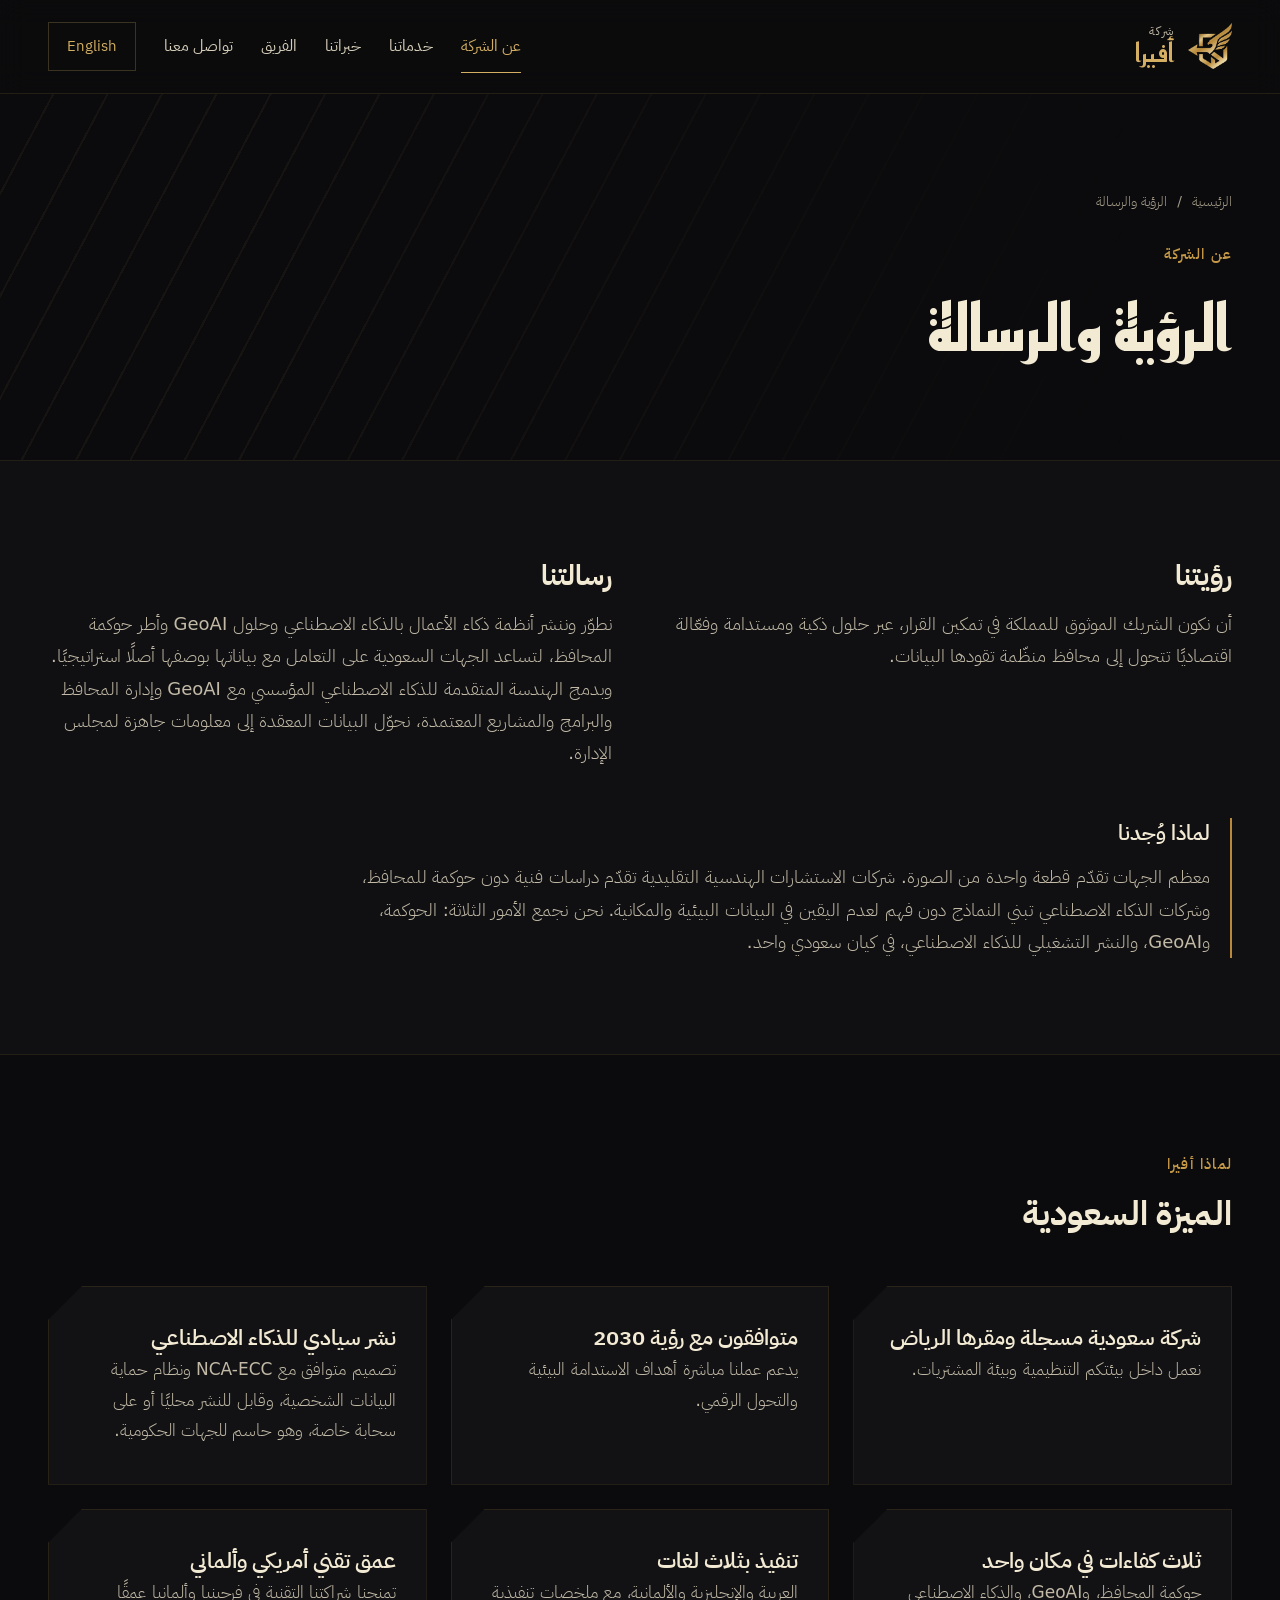
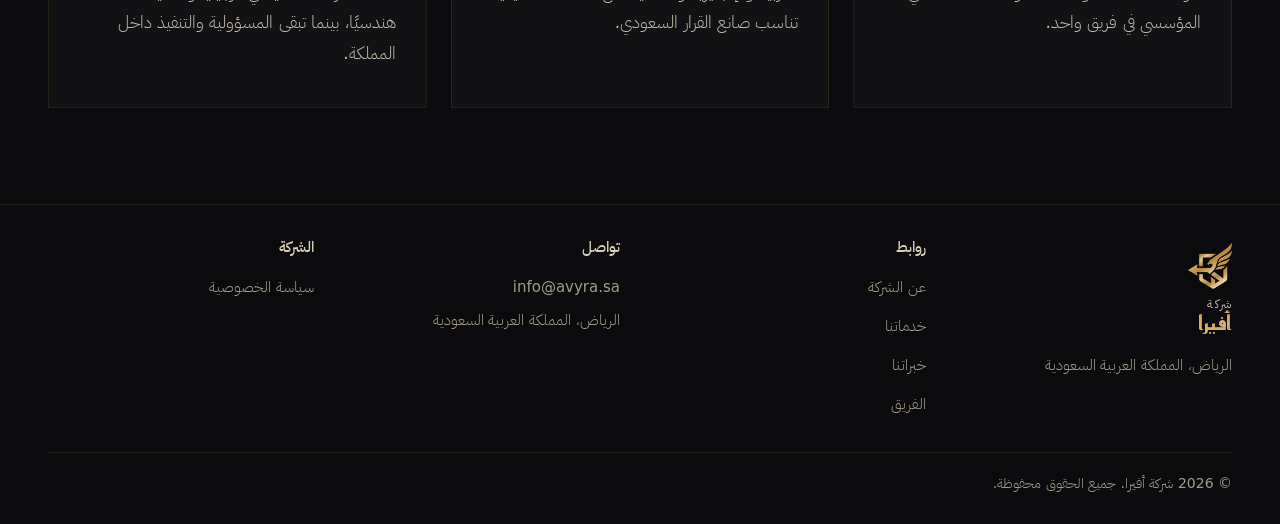
==== commit 17be1a99: "New hero headline and sector-neutral copy Co-Authored-By: Claude Sonnet 5.5 <noreply@anthropic.com> " ====
--- a/about/index.html
+++ b/about/index.html
@@ -47,12 +47,12 @@
 <main id="main">
 <section class="page-hero"><div class="wrap stack g20"><nav class="crumbs" aria-label="breadcrumb"><a href="/">الرئيسية</a><span aria-hidden="true">/</span><span>الرؤية والرسالة</span></nav><p class="eyebrow">عن الشركة</p><h1>الرؤية والرسالة</h1></div></section>
 <section class="alt"><div class="wrap stack g48">
-  <div class="cols"><div class="stack g12"><h2 style="font-size:28px">رؤيتنا</h2><p class="muted">أن نكون الشريك الموثوق للمملكة في تمكين القرار، عبر حلول ذكية ومستدامة وفعّالة اقتصاديًا تتحول إلى محافظ منظّمة تقودها البيانات.</p></div><div class="stack g12"><h2 style="font-size:28px">رسالتنا</h2><p class="muted">نطوّر وننشر أنظمة ذكاء الأعمال بالذكاء الاصطناعي وحلول GeoAI وأطر حوكمة المحافظ، لتساعد الجهات السعودية على التعامل مع المياه بوصفها أصلًا استراتيجيًا. وبدمج الهندسة المتقدمة للذكاء الاصطناعي المؤسسي مع GeoAI وإدارة المحافظ والبرامج والمشاريع المعتمدة، نحوّل البيانات البيئية المعقدة إلى معلومات جاهزة لمجلس الإدارة.</p></div></div>
-  <div class="stack g12 gap-note"><h3>لماذا وُجدنا</h3><p class="muted">معظم الجهات تقدّم قطعة واحدة من الصورة. شركات الاستشارات الهندسية التقليدية تقدّم دراسات فنية دون حوكمة للمحافظ، وشركات الذكاء الاصطناعي تبني النماذج دون فهم لعدم اليقين الهيدرولوجي أو لسياسات المياه. نحن نجمع الأمور الثلاثة: الحوكمة، وGeoAI، والنشر التشغيلي للذكاء الاصطناعي، في كيان سعودي واحد.</p></div>
+  <div class="cols"><div class="stack g12"><h2 style="font-size:28px">رؤيتنا</h2><p class="muted">أن نكون الشريك الموثوق للمملكة في تمكين القرار، عبر حلول ذكية ومستدامة وفعّالة اقتصاديًا تتحول إلى محافظ منظّمة تقودها البيانات.</p></div><div class="stack g12"><h2 style="font-size:28px">رسالتنا</h2><p class="muted">نطوّر وننشر أنظمة ذكاء الأعمال بالذكاء الاصطناعي وحلول GeoAI وأطر حوكمة المحافظ، لتساعد الجهات السعودية على التعامل مع بياناتها بوصفها أصلًا استراتيجيًا. وبدمج الهندسة المتقدمة للذكاء الاصطناعي المؤسسي مع GeoAI وإدارة المحافظ والبرامج والمشاريع المعتمدة، نحوّل البيانات المعقدة إلى معلومات جاهزة لمجلس الإدارة.</p></div></div>
+  <div class="stack g12 gap-note"><h3>لماذا وُجدنا</h3><p class="muted">معظم الجهات تقدّم قطعة واحدة من الصورة. شركات الاستشارات الهندسية التقليدية تقدّم دراسات فنية دون حوكمة للمحافظ، وشركات الذكاء الاصطناعي تبني النماذج دون فهم لعدم اليقين في البيانات البيئية والمكانية. نحن نجمع الأمور الثلاثة: الحوكمة، وGeoAI، والنشر التشغيلي للذكاء الاصطناعي، في كيان سعودي واحد.</p></div>
 </div></section>
 <section><div class="wrap stack g48">
   <div class="stack g12" style="max-width:640px"><p class="eyebrow">لماذا أفيرا</p><h2>الميزة السعودية</h2></div>
-  <div class="cards"><div class="card"><h3>شركة سعودية مسجلة ومقرها الرياض</h3><p>نعمل داخل بيئتكم التنظيمية وبيئة المشتريات.</p></div><div class="card"><h3>متوافقون مع رؤية 2030</h3><p>يدعم عملنا مباشرة أمن المياه والاستدامة البيئية وأهداف التحول الرقمي.</p></div><div class="card"><h3>نشر سيادي للذكاء الاصطناعي</h3><p>تصميم متوافق مع NCA-ECC ونظام حماية البيانات الشخصية، وقابل للنشر محليًا أو على سحابة خاصة، وهو حاسم للجهات الحكومية.</p></div><div class="card"><h3>ثلاث كفاءات في مكان واحد</h3><p>حوكمة المحافظ، وGeoAI، والذكاء الاصطناعي المؤسسي في فريق واحد.</p></div><div class="card"><h3>تنفيذ بثلاث لغات</h3><p>العربية والإنجليزية والألمانية، مع ملخصات تنفيذية تناسب صانع القرار السعودي.</p></div><div class="card"><h3>عمق تقني أمريكي وألماني</h3><p>تمنحنا شراكتنا التقنية في فرجينيا وألمانيا عمقًا هندسيًا، بينما تبقى المسؤولية والتنفيذ داخل المملكة.</p></div></div>
+  <div class="cards"><div class="card"><h3>شركة سعودية مسجلة ومقرها الرياض</h3><p>نعمل داخل بيئتكم التنظيمية وبيئة المشتريات.</p></div><div class="card"><h3>متوافقون مع رؤية 2030</h3><p>يدعم عملنا مباشرة أهداف الاستدامة البيئية والتحول الرقمي.</p></div><div class="card"><h3>نشر سيادي للذكاء الاصطناعي</h3><p>تصميم متوافق مع NCA-ECC ونظام حماية البيانات الشخصية، وقابل للنشر محليًا أو على سحابة خاصة، وهو حاسم للجهات الحكومية.</p></div><div class="card"><h3>ثلاث كفاءات في مكان واحد</h3><p>حوكمة المحافظ، وGeoAI، والذكاء الاصطناعي المؤسسي في فريق واحد.</p></div><div class="card"><h3>تنفيذ بثلاث لغات</h3><p>العربية والإنجليزية والألمانية، مع ملخصات تنفيذية تناسب صانع القرار السعودي.</p></div><div class="card"><h3>عمق تقني أمريكي وألماني</h3><p>تمنحنا شراكتنا التقنية في فرجينيا وألمانيا عمقًا هندسيًا، بينما تبقى المسؤولية والتنفيذ داخل المملكة.</p></div></div>
 </div></section>
 </main>
 <footer class="site">
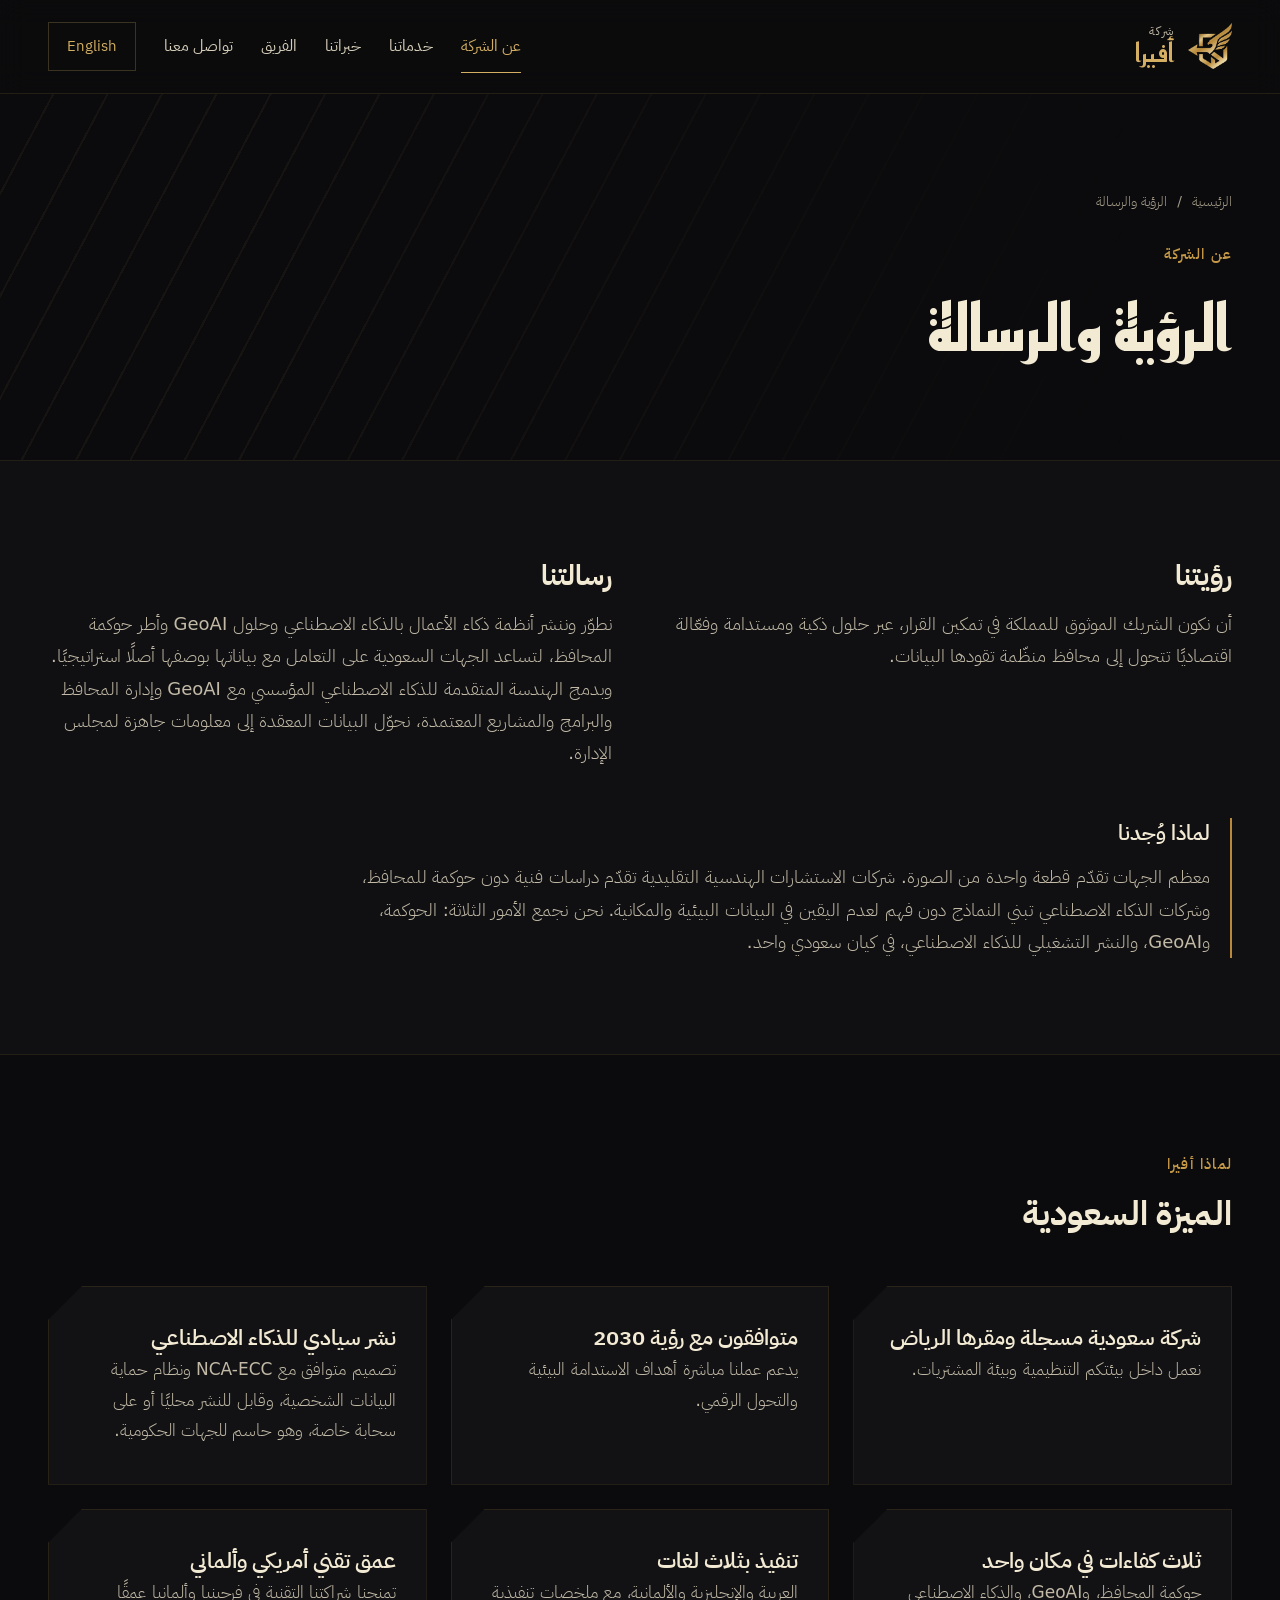
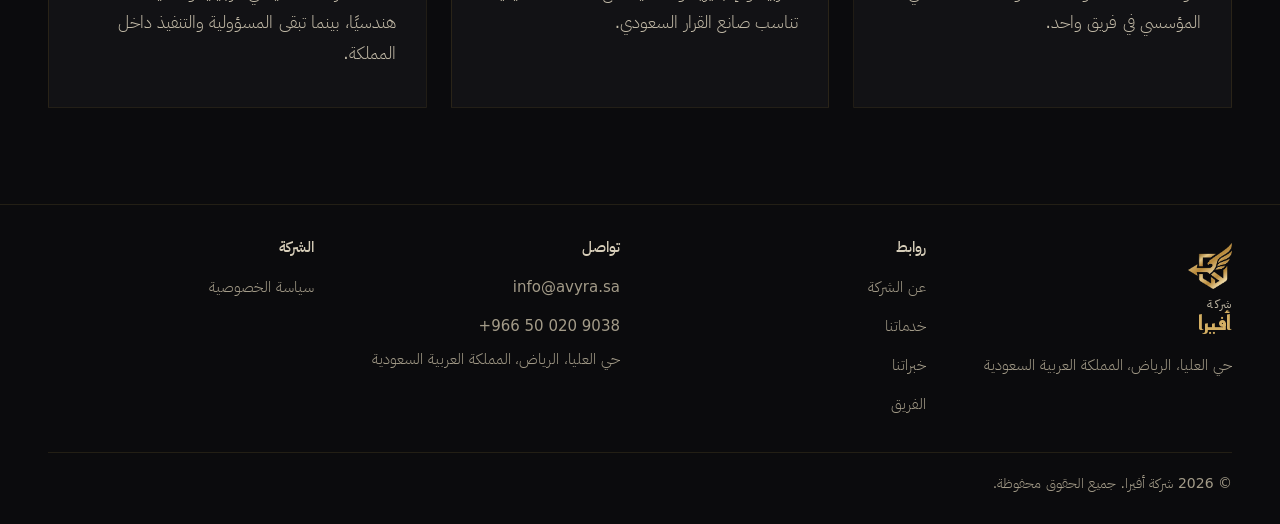
==== commit 3ebd51e1: "Services, experience, team and location updates Co-Authored-By: Claude Sonnet 5.5 <noreply@anthropic" ====
--- a/about/index.html
+++ b/about/index.html
@@ -58,9 +58,9 @@
 <footer class="site">
   <div class="wrap">
     <div class="stack g12"><a class="brand" href="/"><img src="/assets/img/mark.png" alt="" width="34" height="36" loading="lazy"><span class="brand-txt"><span class="brand-name" style="font-size:20px">أفيرا</span><span class="brand-co">شركة</span></span></a>
-      <p>الرياض، المملكة العربية السعودية</p></div>
+      <p>حي العليا، الرياض، المملكة العربية السعودية</p></div>
     <div><h2>روابط</h2><ul><li><a href="/about/">عن الشركة</a></li><li><a href="/services/">خدماتنا</a></li><li><a href="/projects/">خبراتنا</a></li><li><a href="/team/">الفريق</a></li></ul></div>
-    <div><h2>تواصل</h2><ul><li><a href="mailto:info@avyra.sa"><bdi>info@avyra.sa</bdi></a></li><li>الرياض، المملكة العربية السعودية</li></ul></div>
+    <div><h2>تواصل</h2><ul><li><a href="mailto:info@avyra.sa"><bdi>info@avyra.sa</bdi></a></li><li><a href="tel:+966500209038"><bdi>+966 50 020 9038</bdi></a></li><li>حي العليا، الرياض، المملكة العربية السعودية</li></ul></div>
     <div><h2>الشركة</h2><ul><li><a href="/privacy/">سياسة الخصوصية</a></li></ul></div>
     <p class="fine">© 2026 شركة أفيرا. جميع الحقوق محفوظة.</p>
   </div>
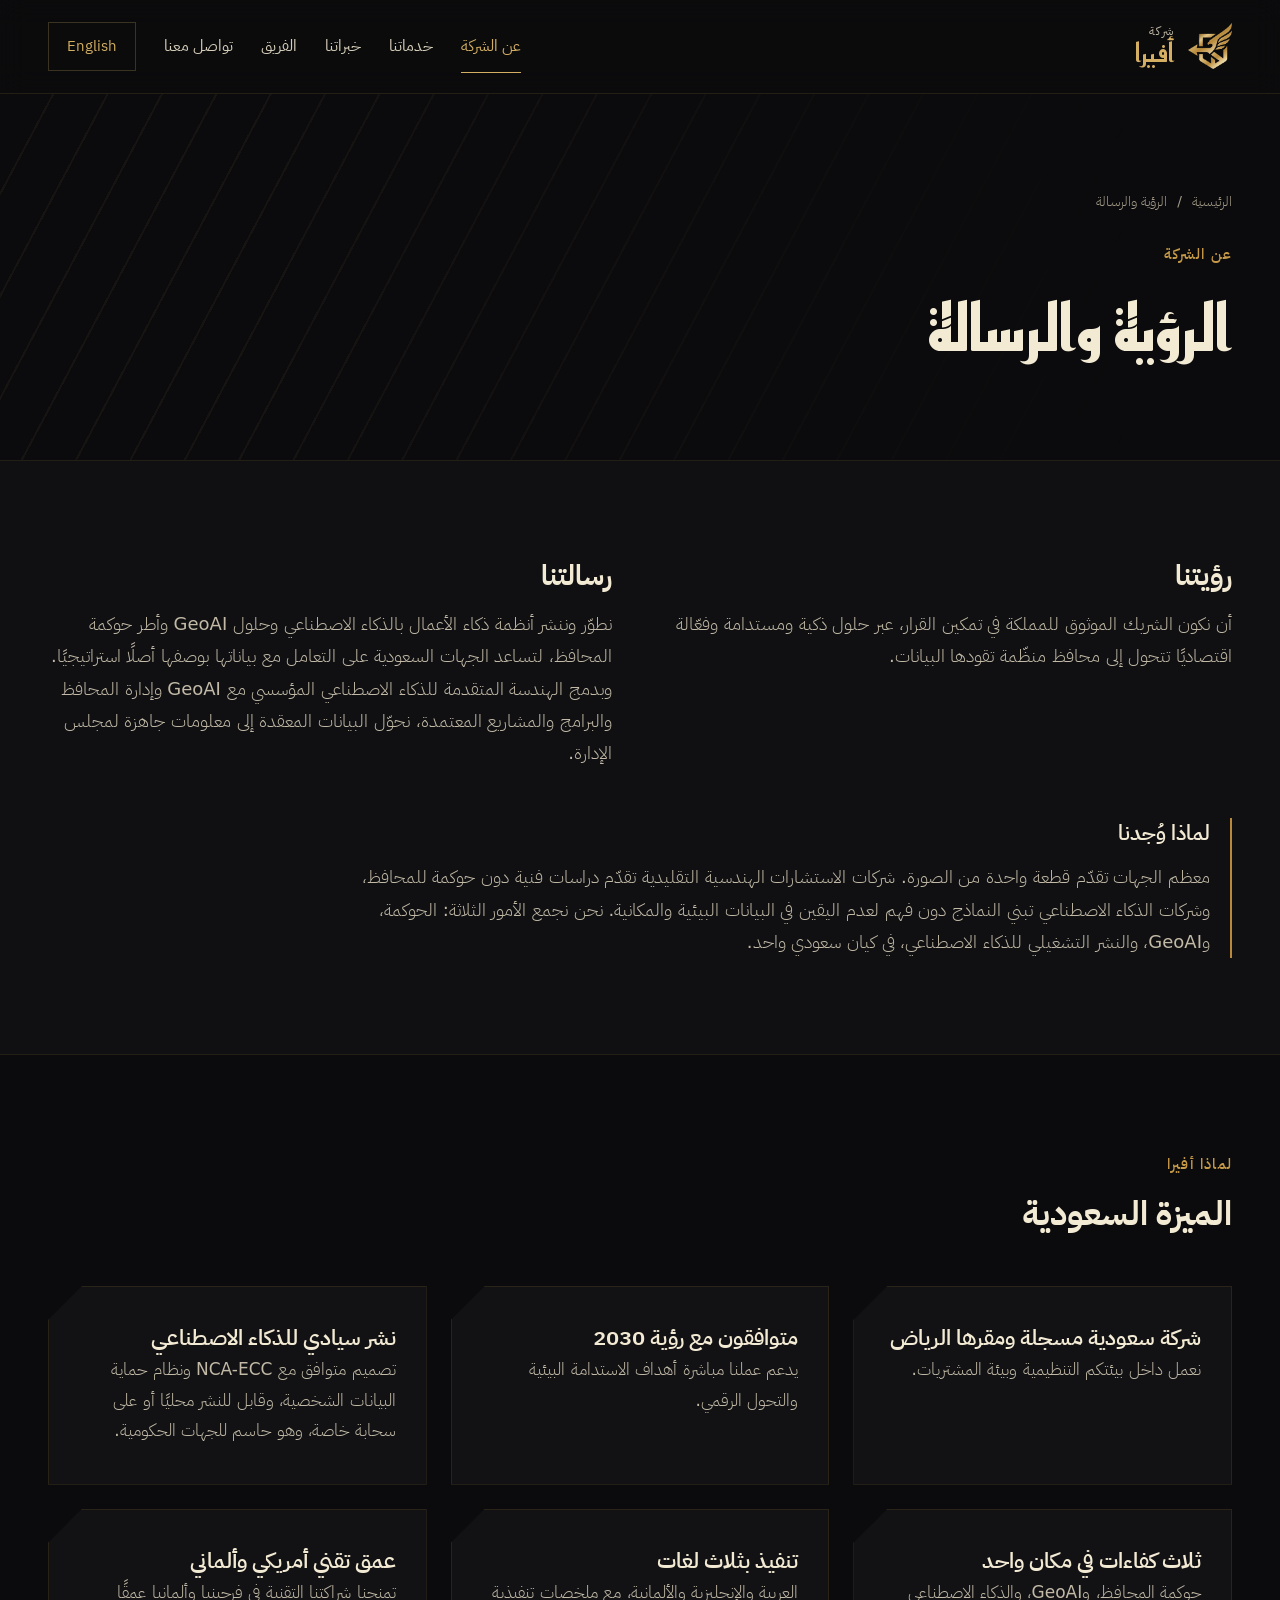
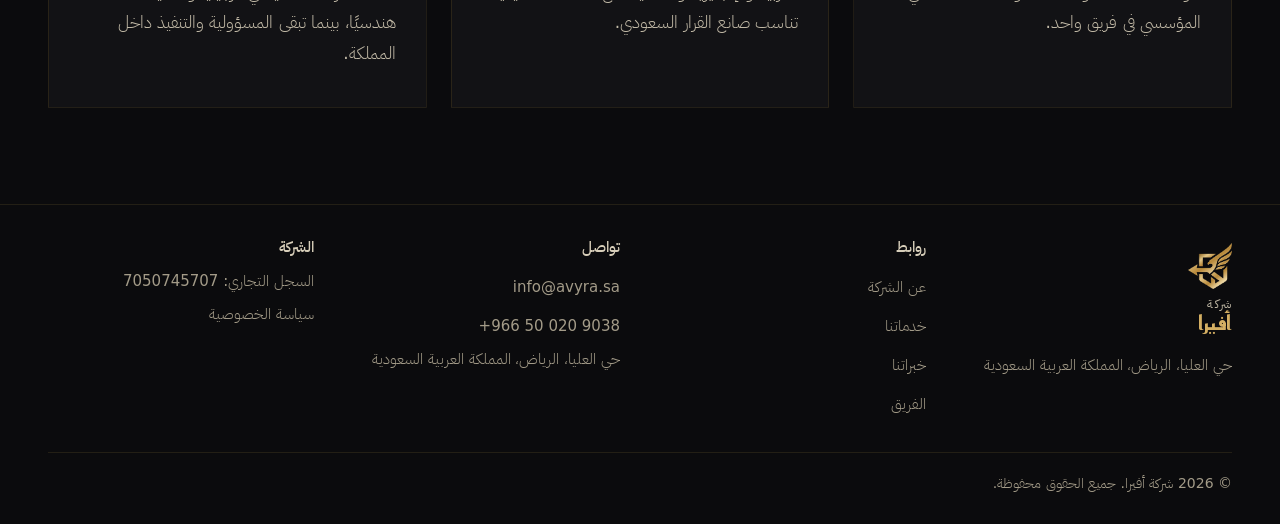
==== commit 40dd8e06: "Fix heading hierarchy sitewide; add Portfolio Governance pillar; attribute PfMP/PgMP/PMP to Mohammed" ====
--- a/about/index.html
+++ b/about/index.html
@@ -30,7 +30,7 @@
 <link rel="manifest" href="/site.webmanifest">
 <link rel="preload" href="/assets/fonts/ibm-plex-sans-arabic-arabic-400-normal.woff2" as="font" type="font/woff2" crossorigin>
 <link rel="preload" href="/assets/fonts/reem-kufi-arabic-700-normal.woff2" as="font" type="font/woff2" crossorigin>
-<link rel="stylesheet" href="/assets/css/style.css?v=879d1667">
+<link rel="stylesheet" href="/assets/css/style.css?v=ba6f8c98">
 <script>document.documentElement.classList.add("js")</script>
 <script type="application/ld+json">{"@context": "https://schema.org", "@type": "BreadcrumbList", "itemListElement": [{"@type": "ListItem", "position": 1, "name": "الرئيسية", "item": "https://avyra.sa/"}, {"@type": "ListItem", "position": 2, "name": "الرؤية والرسالة", "item": "https://avyra.sa/about/"}]}</script>
 </head>
@@ -61,7 +61,7 @@
       <p>حي العليا، الرياض، المملكة العربية السعودية</p></div>
     <div><h2>روابط</h2><ul><li><a href="/about/">عن الشركة</a></li><li><a href="/services/">خدماتنا</a></li><li><a href="/projects/">خبراتنا</a></li><li><a href="/team/">الفريق</a></li></ul></div>
     <div><h2>تواصل</h2><ul><li><a href="mailto:info@avyra.sa"><bdi>info@avyra.sa</bdi></a></li><li><a href="tel:+966500209038"><bdi>+966 50 020 9038</bdi></a></li><li>حي العليا، الرياض، المملكة العربية السعودية</li></ul></div>
-    <div><h2>الشركة</h2><ul><li><a href="/privacy/">سياسة الخصوصية</a></li></ul></div>
+    <div><h2>الشركة</h2><ul><li>السجل التجاري: <bdi>7050745707</bdi></li><li><a href="/privacy/">سياسة الخصوصية</a></li></ul></div>
     <p class="fine">© 2026 شركة أفيرا. جميع الحقوق محفوظة.</p>
   </div>
 </footer>
--- a/assets/css/style.css
+++ b/assets/css/style.css
@@ -416,3 +416,4 @@
 .pillar .outcome{margin-top:auto;border-top:1px solid var(--line);padding-top:18px;color:var(--gold);font-size:18px}
 .gap-note{max-width:78ch;border-inline-start:2px solid var(--gold-deep);padding-inline-start:20px}
 .trustbar{padding-block:0!important}
+.cards.two{grid-template-columns:repeat(auto-fit,minmax(min(100%,370px),1fr))}
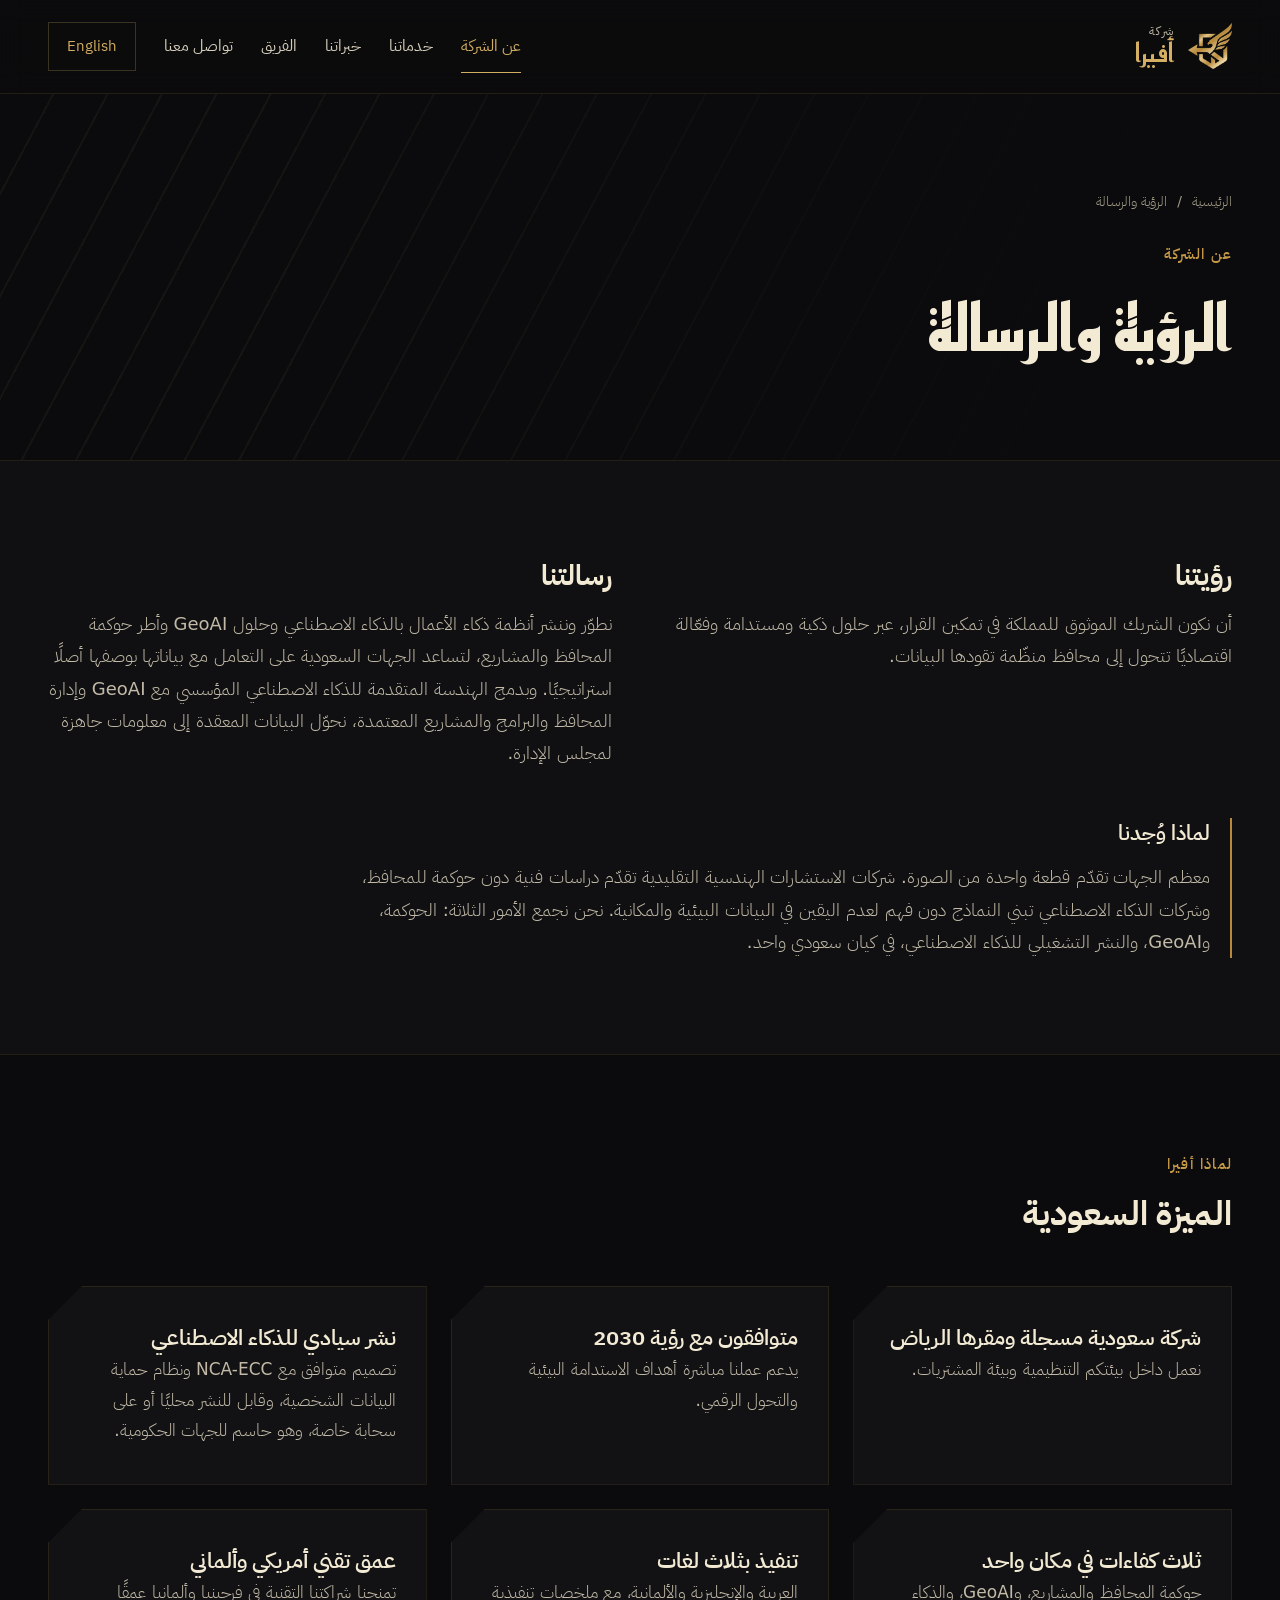
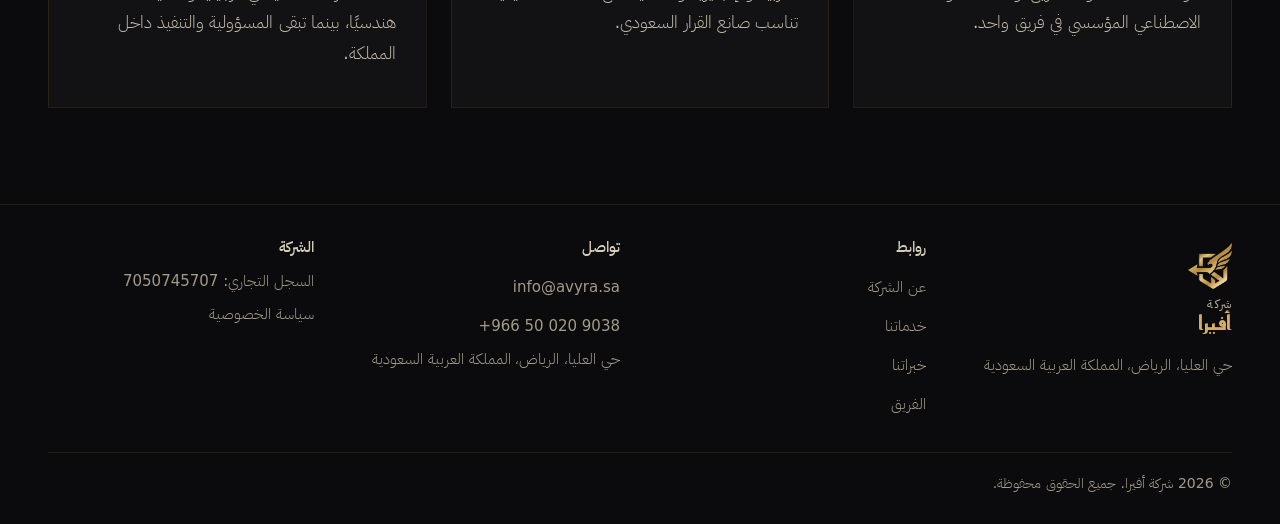
==== commit f4afc0c2: "Generalize GeoAI modeling service, add digital-transformation governance item, standardize 'portfoli" ====
--- a/about/index.html
+++ b/about/index.html
@@ -47,12 +47,12 @@
 <main id="main">
 <section class="page-hero"><div class="wrap stack g20"><nav class="crumbs" aria-label="breadcrumb"><a href="/">الرئيسية</a><span aria-hidden="true">/</span><span>الرؤية والرسالة</span></nav><p class="eyebrow">عن الشركة</p><h1>الرؤية والرسالة</h1></div></section>
 <section class="alt"><div class="wrap stack g48">
-  <div class="cols"><div class="stack g12"><h2 style="font-size:28px">رؤيتنا</h2><p class="muted">أن نكون الشريك الموثوق للمملكة في تمكين القرار، عبر حلول ذكية ومستدامة وفعّالة اقتصاديًا تتحول إلى محافظ منظّمة تقودها البيانات.</p></div><div class="stack g12"><h2 style="font-size:28px">رسالتنا</h2><p class="muted">نطوّر وننشر أنظمة ذكاء الأعمال بالذكاء الاصطناعي وحلول GeoAI وأطر حوكمة المحافظ، لتساعد الجهات السعودية على التعامل مع بياناتها بوصفها أصلًا استراتيجيًا. وبدمج الهندسة المتقدمة للذكاء الاصطناعي المؤسسي مع GeoAI وإدارة المحافظ والبرامج والمشاريع المعتمدة، نحوّل البيانات المعقدة إلى معلومات جاهزة لمجلس الإدارة.</p></div></div>
+  <div class="cols"><div class="stack g12"><h2 style="font-size:28px">رؤيتنا</h2><p class="muted">أن نكون الشريك الموثوق للمملكة في تمكين القرار، عبر حلول ذكية ومستدامة وفعّالة اقتصاديًا تتحول إلى محافظ منظّمة تقودها البيانات.</p></div><div class="stack g12"><h2 style="font-size:28px">رسالتنا</h2><p class="muted">نطوّر وننشر أنظمة ذكاء الأعمال بالذكاء الاصطناعي وحلول GeoAI وأطر حوكمة المحافظ والمشاريع، لتساعد الجهات السعودية على التعامل مع بياناتها بوصفها أصلًا استراتيجيًا. وبدمج الهندسة المتقدمة للذكاء الاصطناعي المؤسسي مع GeoAI وإدارة المحافظ والبرامج والمشاريع المعتمدة، نحوّل البيانات المعقدة إلى معلومات جاهزة لمجلس الإدارة.</p></div></div>
   <div class="stack g12 gap-note"><h3>لماذا وُجدنا</h3><p class="muted">معظم الجهات تقدّم قطعة واحدة من الصورة. شركات الاستشارات الهندسية التقليدية تقدّم دراسات فنية دون حوكمة للمحافظ، وشركات الذكاء الاصطناعي تبني النماذج دون فهم لعدم اليقين في البيانات البيئية والمكانية. نحن نجمع الأمور الثلاثة: الحوكمة، وGeoAI، والنشر التشغيلي للذكاء الاصطناعي، في كيان سعودي واحد.</p></div>
 </div></section>
 <section><div class="wrap stack g48">
   <div class="stack g12" style="max-width:640px"><p class="eyebrow">لماذا أفيرا</p><h2>الميزة السعودية</h2></div>
-  <div class="cards"><div class="card"><h3>شركة سعودية مسجلة ومقرها الرياض</h3><p>نعمل داخل بيئتكم التنظيمية وبيئة المشتريات.</p></div><div class="card"><h3>متوافقون مع رؤية 2030</h3><p>يدعم عملنا مباشرة أهداف الاستدامة البيئية والتحول الرقمي.</p></div><div class="card"><h3>نشر سيادي للذكاء الاصطناعي</h3><p>تصميم متوافق مع NCA-ECC ونظام حماية البيانات الشخصية، وقابل للنشر محليًا أو على سحابة خاصة، وهو حاسم للجهات الحكومية.</p></div><div class="card"><h3>ثلاث كفاءات في مكان واحد</h3><p>حوكمة المحافظ، وGeoAI، والذكاء الاصطناعي المؤسسي في فريق واحد.</p></div><div class="card"><h3>تنفيذ بثلاث لغات</h3><p>العربية والإنجليزية والألمانية، مع ملخصات تنفيذية تناسب صانع القرار السعودي.</p></div><div class="card"><h3>عمق تقني أمريكي وألماني</h3><p>تمنحنا شراكتنا التقنية في فرجينيا وألمانيا عمقًا هندسيًا، بينما تبقى المسؤولية والتنفيذ داخل المملكة.</p></div></div>
+  <div class="cards"><div class="card"><h3>شركة سعودية مسجلة ومقرها الرياض</h3><p>نعمل داخل بيئتكم التنظيمية وبيئة المشتريات.</p></div><div class="card"><h3>متوافقون مع رؤية 2030</h3><p>يدعم عملنا مباشرة أهداف الاستدامة البيئية والتحول الرقمي.</p></div><div class="card"><h3>نشر سيادي للذكاء الاصطناعي</h3><p>تصميم متوافق مع NCA-ECC ونظام حماية البيانات الشخصية، وقابل للنشر محليًا أو على سحابة خاصة، وهو حاسم للجهات الحكومية.</p></div><div class="card"><h3>ثلاث كفاءات في مكان واحد</h3><p>حوكمة المحافظ والمشاريع، وGeoAI، والذكاء الاصطناعي المؤسسي في فريق واحد.</p></div><div class="card"><h3>تنفيذ بثلاث لغات</h3><p>العربية والإنجليزية والألمانية، مع ملخصات تنفيذية تناسب صانع القرار السعودي.</p></div><div class="card"><h3>عمق تقني أمريكي وألماني</h3><p>تمنحنا شراكتنا التقنية في فرجينيا وألمانيا عمقًا هندسيًا، بينما تبقى المسؤولية والتنفيذ داخل المملكة.</p></div></div>
 </div></section>
 </main>
 <footer class="site">
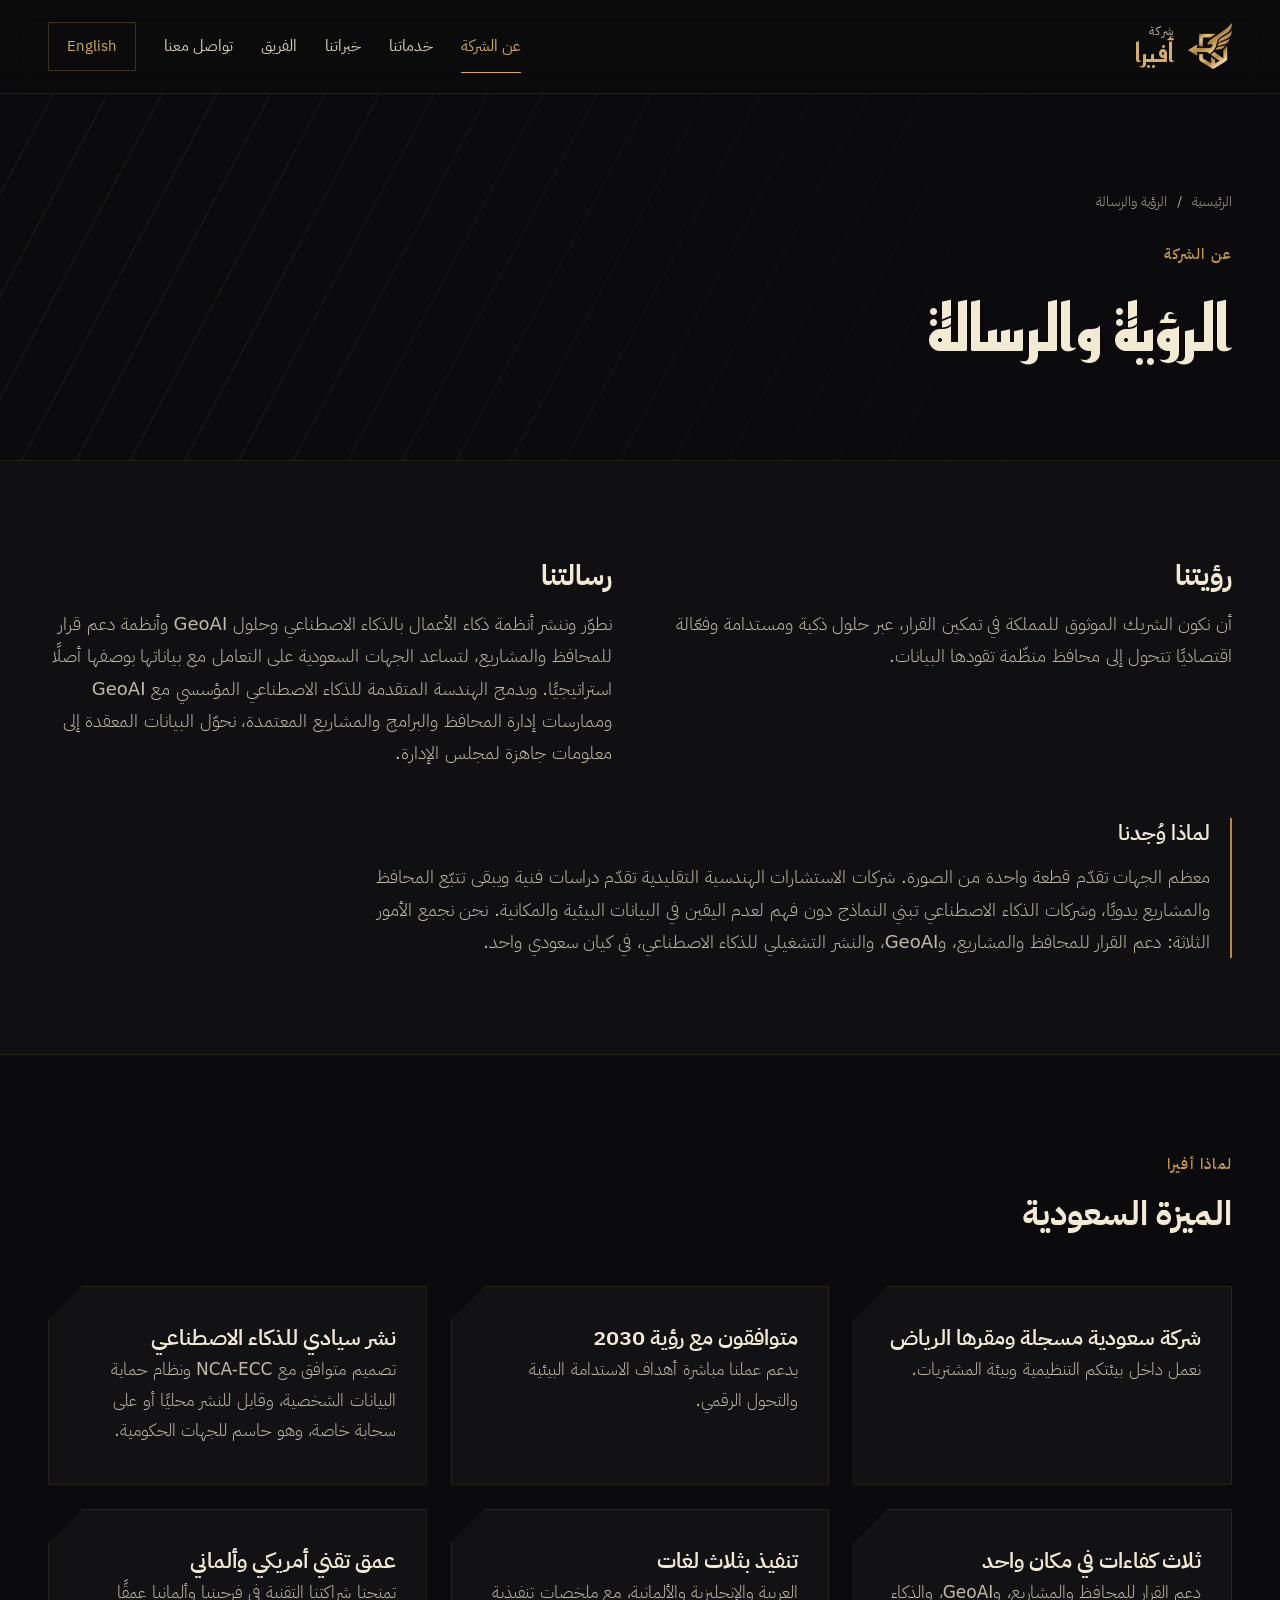
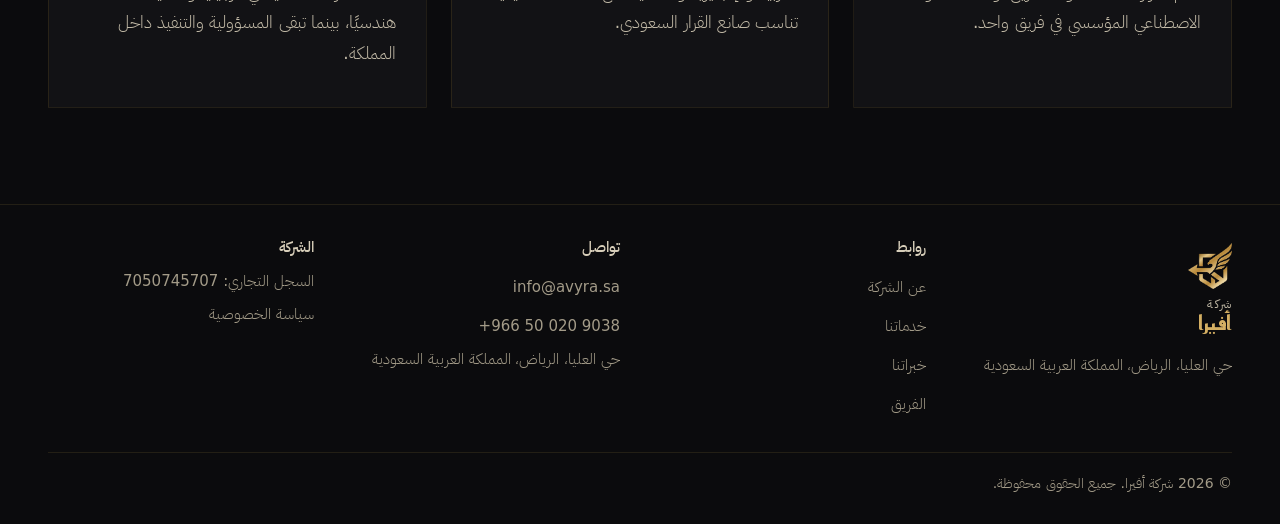
==== commit 7ad3fa8e: "Reframe Pillar C as a decision-support system, not managed service; drop 'governance'/'automation' f" ====
--- a/about/index.html
+++ b/about/index.html
@@ -47,12 +47,12 @@
 <main id="main">
 <section class="page-hero"><div class="wrap stack g20"><nav class="crumbs" aria-label="breadcrumb"><a href="/">الرئيسية</a><span aria-hidden="true">/</span><span>الرؤية والرسالة</span></nav><p class="eyebrow">عن الشركة</p><h1>الرؤية والرسالة</h1></div></section>
 <section class="alt"><div class="wrap stack g48">
-  <div class="cols"><div class="stack g12"><h2 style="font-size:28px">رؤيتنا</h2><p class="muted">أن نكون الشريك الموثوق للمملكة في تمكين القرار، عبر حلول ذكية ومستدامة وفعّالة اقتصاديًا تتحول إلى محافظ منظّمة تقودها البيانات.</p></div><div class="stack g12"><h2 style="font-size:28px">رسالتنا</h2><p class="muted">نطوّر وننشر أنظمة ذكاء الأعمال بالذكاء الاصطناعي وحلول GeoAI وأطر حوكمة المحافظ والمشاريع، لتساعد الجهات السعودية على التعامل مع بياناتها بوصفها أصلًا استراتيجيًا. وبدمج الهندسة المتقدمة للذكاء الاصطناعي المؤسسي مع GeoAI وإدارة المحافظ والبرامج والمشاريع المعتمدة، نحوّل البيانات المعقدة إلى معلومات جاهزة لمجلس الإدارة.</p></div></div>
-  <div class="stack g12 gap-note"><h3>لماذا وُجدنا</h3><p class="muted">معظم الجهات تقدّم قطعة واحدة من الصورة. شركات الاستشارات الهندسية التقليدية تقدّم دراسات فنية دون حوكمة للمحافظ، وشركات الذكاء الاصطناعي تبني النماذج دون فهم لعدم اليقين في البيانات البيئية والمكانية. نحن نجمع الأمور الثلاثة: الحوكمة، وGeoAI، والنشر التشغيلي للذكاء الاصطناعي، في كيان سعودي واحد.</p></div>
+  <div class="cols"><div class="stack g12"><h2 style="font-size:28px">رؤيتنا</h2><p class="muted">أن نكون الشريك الموثوق للمملكة في تمكين القرار، عبر حلول ذكية ومستدامة وفعّالة اقتصاديًا تتحول إلى محافظ منظّمة تقودها البيانات.</p></div><div class="stack g12"><h2 style="font-size:28px">رسالتنا</h2><p class="muted">نطوّر وننشر أنظمة ذكاء الأعمال بالذكاء الاصطناعي وحلول GeoAI وأنظمة دعم قرار للمحافظ والمشاريع، لتساعد الجهات السعودية على التعامل مع بياناتها بوصفها أصلًا استراتيجيًا. وبدمج الهندسة المتقدمة للذكاء الاصطناعي المؤسسي مع GeoAI وممارسات إدارة المحافظ والبرامج والمشاريع المعتمدة، نحوّل البيانات المعقدة إلى معلومات جاهزة لمجلس الإدارة.</p></div></div>
+  <div class="stack g12 gap-note"><h3>لماذا وُجدنا</h3><p class="muted">معظم الجهات تقدّم قطعة واحدة من الصورة. شركات الاستشارات الهندسية التقليدية تقدّم دراسات فنية ويبقى تتبّع المحافظ والمشاريع يدويًا، وشركات الذكاء الاصطناعي تبني النماذج دون فهم لعدم اليقين في البيانات البيئية والمكانية. نحن نجمع الأمور الثلاثة: دعم القرار للمحافظ والمشاريع، وGeoAI، والنشر التشغيلي للذكاء الاصطناعي، في كيان سعودي واحد.</p></div>
 </div></section>
 <section><div class="wrap stack g48">
   <div class="stack g12" style="max-width:640px"><p class="eyebrow">لماذا أفيرا</p><h2>الميزة السعودية</h2></div>
-  <div class="cards"><div class="card"><h3>شركة سعودية مسجلة ومقرها الرياض</h3><p>نعمل داخل بيئتكم التنظيمية وبيئة المشتريات.</p></div><div class="card"><h3>متوافقون مع رؤية 2030</h3><p>يدعم عملنا مباشرة أهداف الاستدامة البيئية والتحول الرقمي.</p></div><div class="card"><h3>نشر سيادي للذكاء الاصطناعي</h3><p>تصميم متوافق مع NCA-ECC ونظام حماية البيانات الشخصية، وقابل للنشر محليًا أو على سحابة خاصة، وهو حاسم للجهات الحكومية.</p></div><div class="card"><h3>ثلاث كفاءات في مكان واحد</h3><p>حوكمة المحافظ والمشاريع، وGeoAI، والذكاء الاصطناعي المؤسسي في فريق واحد.</p></div><div class="card"><h3>تنفيذ بثلاث لغات</h3><p>العربية والإنجليزية والألمانية، مع ملخصات تنفيذية تناسب صانع القرار السعودي.</p></div><div class="card"><h3>عمق تقني أمريكي وألماني</h3><p>تمنحنا شراكتنا التقنية في فرجينيا وألمانيا عمقًا هندسيًا، بينما تبقى المسؤولية والتنفيذ داخل المملكة.</p></div></div>
+  <div class="cards"><div class="card"><h3>شركة سعودية مسجلة ومقرها الرياض</h3><p>نعمل داخل بيئتكم التنظيمية وبيئة المشتريات.</p></div><div class="card"><h3>متوافقون مع رؤية 2030</h3><p>يدعم عملنا مباشرة أهداف الاستدامة البيئية والتحول الرقمي.</p></div><div class="card"><h3>نشر سيادي للذكاء الاصطناعي</h3><p>تصميم متوافق مع NCA-ECC ونظام حماية البيانات الشخصية، وقابل للنشر محليًا أو على سحابة خاصة، وهو حاسم للجهات الحكومية.</p></div><div class="card"><h3>ثلاث كفاءات في مكان واحد</h3><p>دعم القرار للمحافظ والمشاريع، وGeoAI، والذكاء الاصطناعي المؤسسي في فريق واحد.</p></div><div class="card"><h3>تنفيذ بثلاث لغات</h3><p>العربية والإنجليزية والألمانية، مع ملخصات تنفيذية تناسب صانع القرار السعودي.</p></div><div class="card"><h3>عمق تقني أمريكي وألماني</h3><p>تمنحنا شراكتنا التقنية في فرجينيا وألمانيا عمقًا هندسيًا، بينما تبقى المسؤولية والتنفيذ داخل المملكة.</p></div></div>
 </div></section>
 </main>
 <footer class="site">
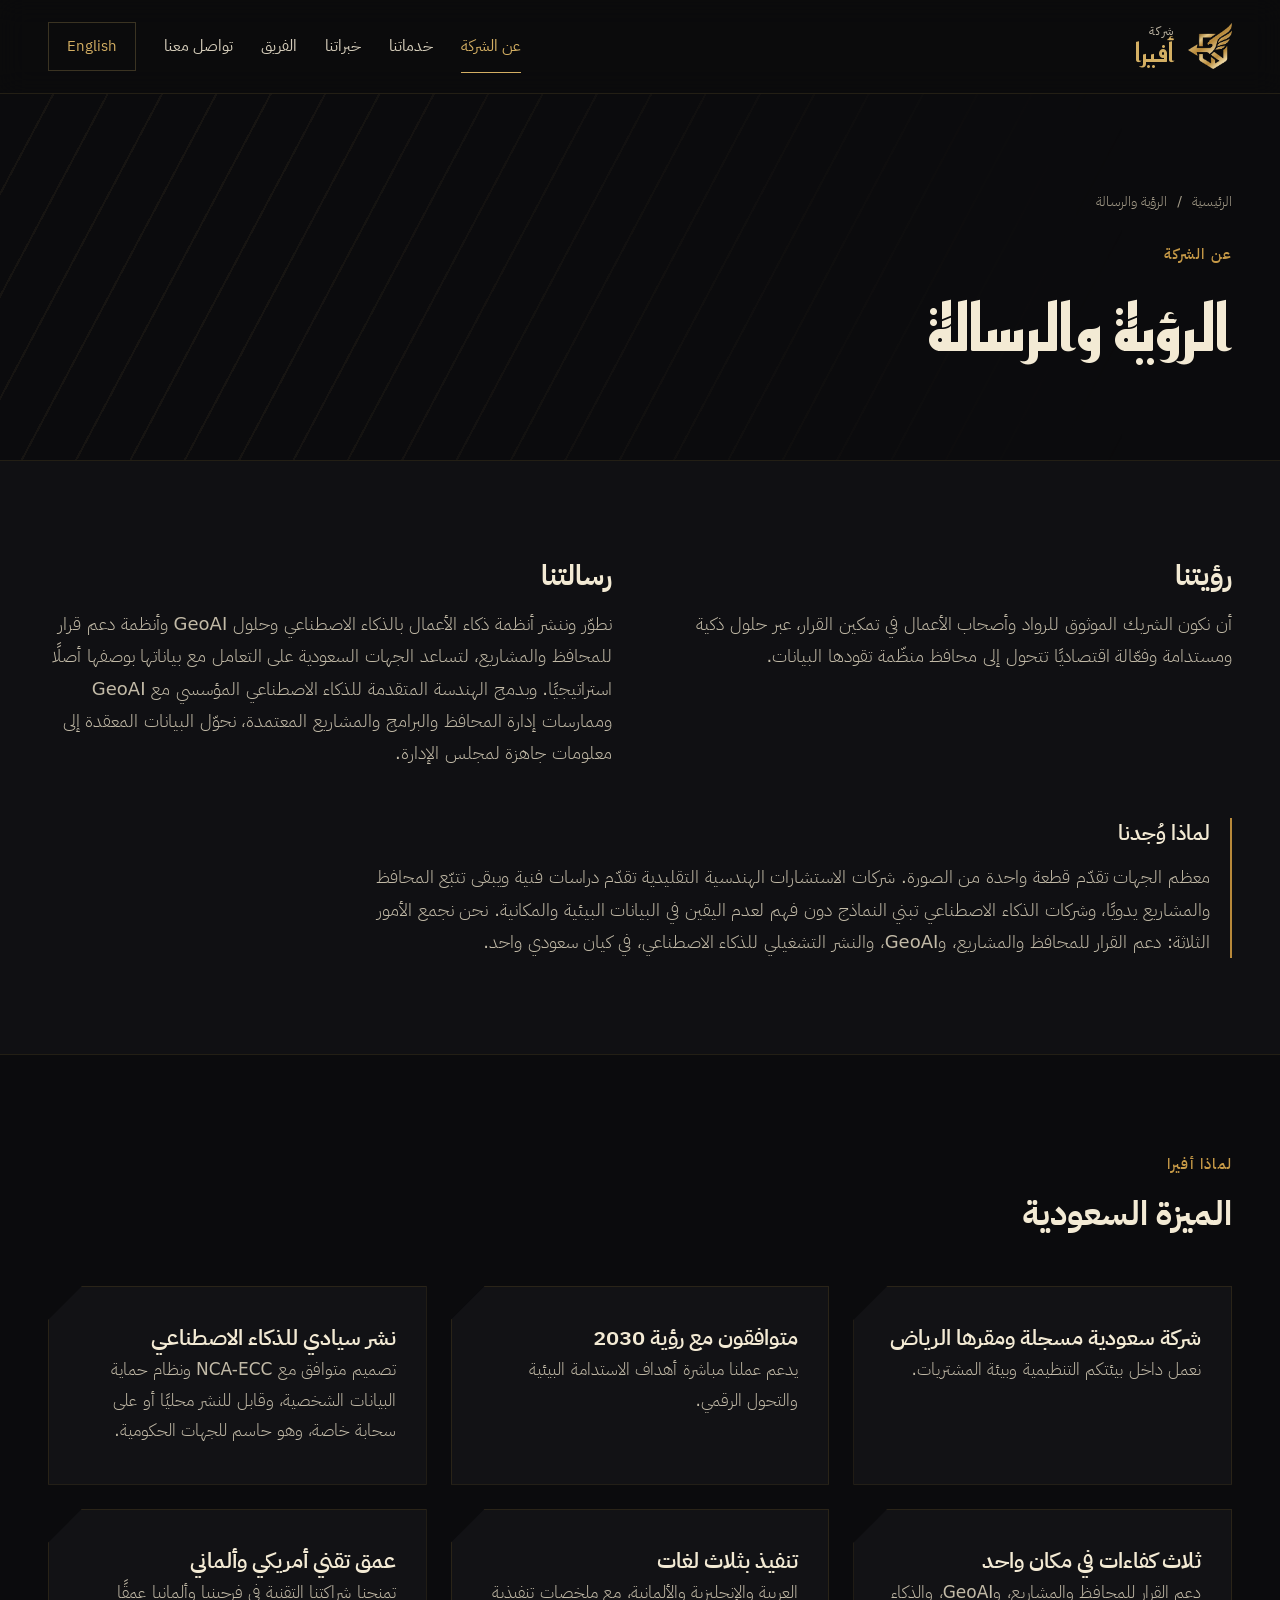
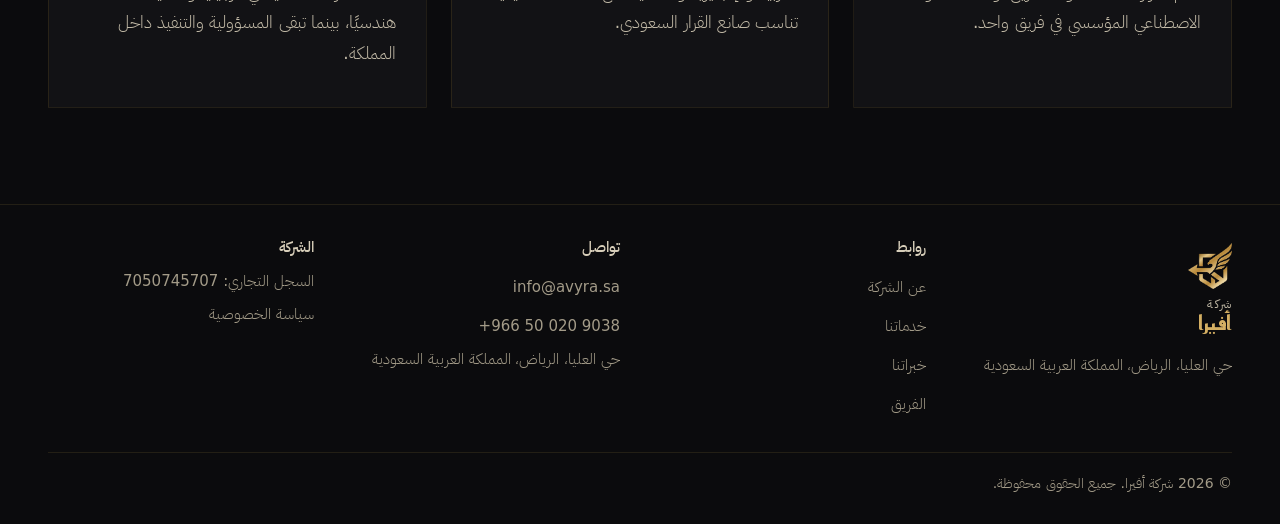
==== commit 0694c8d6: "Reframe vision statement around entrepreneurs and business owners instead of the Kingdom Co-Authored" ====
--- a/about/index.html
+++ b/about/index.html
@@ -4,7 +4,7 @@
 <meta charset="utf-8">
 <meta name="viewport" content="width=device-width, initial-scale=1">
 <title>الرؤية والرسالة | شركة أفيرا</title>
-<meta name="description" content="أن نكون الشريك الموثوق للمملكة في تمكين القرار، عبر حلول ذكية ومستدامة وفعّالة اقتصاديًا تتحول إلى محافظ منظّمة تقودها البيانات.">
+<meta name="description" content="أن نكون الشريك الموثوق للرواد وأصحاب الأعمال في تمكين القرار، عبر حلول ذكية ومستدامة وفعّالة اقتصاديًا تتحول إلى محافظ منظّمة تقودها البيانات.">
 <link rel="canonical" href="https://avyra.sa/about/">
 <link rel="alternate" hreflang="ar" href="https://avyra.sa/about/">
 <link rel="alternate" hreflang="en" href="https://avyra.sa/en/about/">
@@ -13,7 +13,7 @@
 <meta property="og:type" content="website">
 <meta property="og:site_name" content="شركة أفيرا">
 <meta property="og:title" content="الرؤية والرسالة | شركة أفيرا">
-<meta property="og:description" content="أن نكون الشريك الموثوق للمملكة في تمكين القرار، عبر حلول ذكية ومستدامة وفعّالة اقتصاديًا تتحول إلى محافظ منظّمة تقودها البيانات.">
+<meta property="og:description" content="أن نكون الشريك الموثوق للرواد وأصحاب الأعمال في تمكين القرار، عبر حلول ذكية ومستدامة وفعّالة اقتصاديًا تتحول إلى محافظ منظّمة تقودها البيانات.">
 <meta property="og:url" content="https://avyra.sa/about/">
 <meta property="og:image" content="https://avyra.sa/assets/img/og-image.png">
 <meta property="og:image:width" content="1200">
@@ -22,7 +22,7 @@
 <meta property="og:locale:alternate" content="en_US">
 <meta name="twitter:card" content="summary_large_image">
 <meta name="twitter:title" content="الرؤية والرسالة | شركة أفيرا">
-<meta name="twitter:description" content="أن نكون الشريك الموثوق للمملكة في تمكين القرار، عبر حلول ذكية ومستدامة وفعّالة اقتصاديًا تتحول إلى محافظ منظّمة تقودها البيانات.">
+<meta name="twitter:description" content="أن نكون الشريك الموثوق للرواد وأصحاب الأعمال في تمكين القرار، عبر حلول ذكية ومستدامة وفعّالة اقتصاديًا تتحول إلى محافظ منظّمة تقودها البيانات.">
 <meta name="twitter:image" content="https://avyra.sa/assets/img/og-image.png">
 <link rel="icon" href="/favicon.ico" sizes="any">
 <link rel="icon" type="image/png" sizes="32x32" href="/assets/img/favicon-32.png">
@@ -30,7 +30,7 @@
 <link rel="manifest" href="/site.webmanifest">
 <link rel="preload" href="/assets/fonts/ibm-plex-sans-arabic-arabic-400-normal.woff2" as="font" type="font/woff2" crossorigin>
 <link rel="preload" href="/assets/fonts/reem-kufi-arabic-700-normal.woff2" as="font" type="font/woff2" crossorigin>
-<link rel="stylesheet" href="/assets/css/style.css?v=ba6f8c98">
+<link rel="stylesheet" href="/assets/css/style.css?v=13e9cf21">
 <script>document.documentElement.classList.add("js")</script>
 <script type="application/ld+json">{"@context": "https://schema.org", "@type": "BreadcrumbList", "itemListElement": [{"@type": "ListItem", "position": 1, "name": "الرئيسية", "item": "https://avyra.sa/"}, {"@type": "ListItem", "position": 2, "name": "الرؤية والرسالة", "item": "https://avyra.sa/about/"}]}</script>
 </head>
@@ -47,7 +47,7 @@
 <main id="main">
 <section class="page-hero"><div class="wrap stack g20"><nav class="crumbs" aria-label="breadcrumb"><a href="/">الرئيسية</a><span aria-hidden="true">/</span><span>الرؤية والرسالة</span></nav><p class="eyebrow">عن الشركة</p><h1>الرؤية والرسالة</h1></div></section>
 <section class="alt"><div class="wrap stack g48">
-  <div class="cols"><div class="stack g12"><h2 style="font-size:28px">رؤيتنا</h2><p class="muted">أن نكون الشريك الموثوق للمملكة في تمكين القرار، عبر حلول ذكية ومستدامة وفعّالة اقتصاديًا تتحول إلى محافظ منظّمة تقودها البيانات.</p></div><div class="stack g12"><h2 style="font-size:28px">رسالتنا</h2><p class="muted">نطوّر وننشر أنظمة ذكاء الأعمال بالذكاء الاصطناعي وحلول GeoAI وأنظمة دعم قرار للمحافظ والمشاريع، لتساعد الجهات السعودية على التعامل مع بياناتها بوصفها أصلًا استراتيجيًا. وبدمج الهندسة المتقدمة للذكاء الاصطناعي المؤسسي مع GeoAI وممارسات إدارة المحافظ والبرامج والمشاريع المعتمدة، نحوّل البيانات المعقدة إلى معلومات جاهزة لمجلس الإدارة.</p></div></div>
+  <div class="cols"><div class="stack g12"><h2 style="font-size:28px">رؤيتنا</h2><p class="muted">أن نكون الشريك الموثوق للرواد وأصحاب الأعمال في تمكين القرار، عبر حلول ذكية ومستدامة وفعّالة اقتصاديًا تتحول إلى محافظ منظّمة تقودها البيانات.</p></div><div class="stack g12"><h2 style="font-size:28px">رسالتنا</h2><p class="muted">نطوّر وننشر أنظمة ذكاء الأعمال بالذكاء الاصطناعي وحلول GeoAI وأنظمة دعم قرار للمحافظ والمشاريع، لتساعد الجهات السعودية على التعامل مع بياناتها بوصفها أصلًا استراتيجيًا. وبدمج الهندسة المتقدمة للذكاء الاصطناعي المؤسسي مع GeoAI وممارسات إدارة المحافظ والبرامج والمشاريع المعتمدة، نحوّل البيانات المعقدة إلى معلومات جاهزة لمجلس الإدارة.</p></div></div>
   <div class="stack g12 gap-note"><h3>لماذا وُجدنا</h3><p class="muted">معظم الجهات تقدّم قطعة واحدة من الصورة. شركات الاستشارات الهندسية التقليدية تقدّم دراسات فنية ويبقى تتبّع المحافظ والمشاريع يدويًا، وشركات الذكاء الاصطناعي تبني النماذج دون فهم لعدم اليقين في البيانات البيئية والمكانية. نحن نجمع الأمور الثلاثة: دعم القرار للمحافظ والمشاريع، وGeoAI، والنشر التشغيلي للذكاء الاصطناعي، في كيان سعودي واحد.</p></div>
 </div></section>
 <section><div class="wrap stack g48">
--- a/assets/css/style.css
+++ b/assets/css/style.css
@@ -416,4 +416,4 @@
 .pillar .outcome{margin-top:auto;border-top:1px solid var(--line);padding-top:18px;color:var(--gold);font-size:18px}
 .gap-note{max-width:78ch;border-inline-start:2px solid var(--gold-deep);padding-inline-start:20px}
 .trustbar{padding-block:0!important}
-.cards.two{grid-template-columns:repeat(auto-fit,minmax(min(100%,370px),1fr))}
+.cards.two{grid-template-columns:repeat(auto-fit,minmax(min(100%,370px),1fr));align-items:start}
